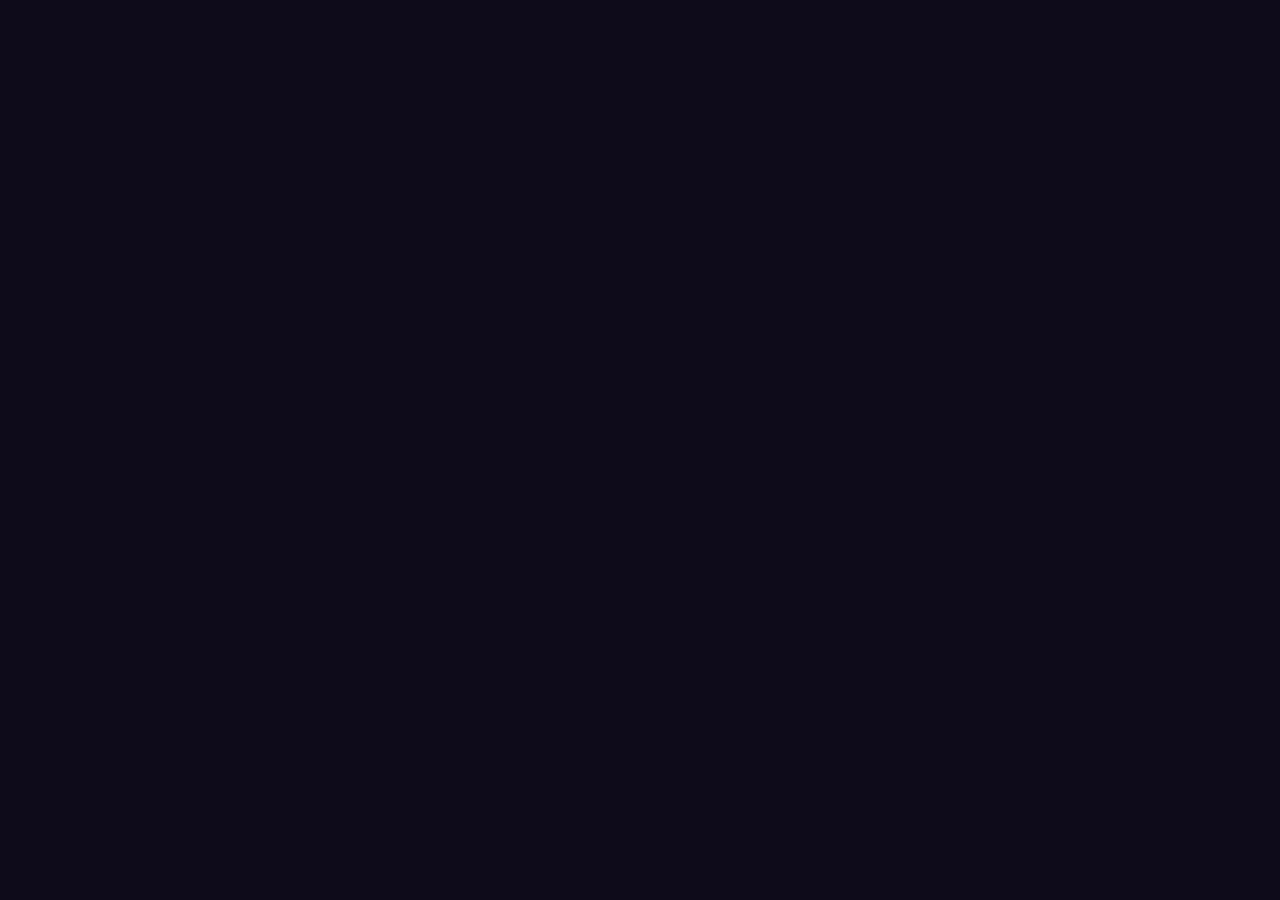
==== index.html @ fd2c9cee "Estrutura das pastes e arquivos do site" ====
<!DOCTYPE html>
<html lang="pt-BR">
<head>
    <meta charset="UTF-8">
    <meta name="viewport" content="width=device-width, initial-scale=1.0">
    <title> WB3D | Escaneamento, Impressões e Modelagem 3D </title>
    <link rel="stylesheet" href="css/style.css">
    <link rel="stylesheet" href="css/menu.css">
    <link rel="stylesheet" href="css/hero.css">
    <link rel="stylesheet" href="css/produtos.css">
    <link rel="stylesheet" href="css/servicos.css">
    <link rel="stylesheet" href="css/sobre-contato.css">
</head>
<body>

    <!-- MENU (HERICK) -->

    <main>
        <!-- INÍCIO (RAUL) -->
        <!-- PRODUTOS (VINICIUS) -->
        <!-- SERVIÇOS E TECNOLOGIA (JAQUE) -->
        <!-- SOBRE E CONTATO (RIAN) -->
    </main>

    <!-- RODAPÉ (RIAN) -->
         
</body>
</html>
---- css/style.css ----
@import url('https://fonts.googleapis.com/css2?family=Inter:wght@400;500&family=Montserrat:ital,wght@0,600;1,800&display=swap');
:root {
  --fundo: #0E0B1A;
  --fundo-alt: #150F2A;
  --roxo: #2A1170;
  --roxo-medio: #3B1E8F;
  --card: #1E1540;
  --borda: #3A2A6E;
  --destaque: #B79CFF;
  --texto: #F3F0FF;
  --texto-suave: #C9BEEE;
  --branco: #FFFFFF;
}

* { box-sizing: border-box; margin: 0; padding: 0; }
html { scroll-behavior: smooth; }

body {
  font-family: 'Inter', sans-serif;
  background: var(--fundo);
  color: var(--texto);
  line-height: 1.6;
}

h1, h2, h3 { font-family: 'Montserrat', sans-serif; color: var(--branco); }
a { text-decoration: none; color: inherit; }
img { max-width: 100%; }

.container { max-width: 1100px; margin: 0 auto; padding: 0 20px; }
.secao { padding: 60px 0; }
.secao-alt { background: var(--fundo-alt); }
.etiqueta { font-size: 12px; letter-spacing: 1px; color: var(--destaque); margin-bottom: 8px; }
.subtitulo { color: var(--texto-suave); margin-bottom: 24px; }

.btn { display: inline-block; padding: 10px 20px; border-radius: 8px; font-weight: 500; }
.btn-claro { background: var(--branco); color: var(--roxo); }
.btn-contorno { border: 1px solid var(--destaque); color: var(--texto); }

.cards { display: flex; gap: 20px; flex-wrap: wrap; }
.card { flex: 1; min-width: 220px; background: var(--card); border: 1px solid var(--borda); border-radius: 12px; padding: 20px; }
---- css/menu.css ----
/* Bloco: menu (Herick) */

.menu { position: sticky; top:0; z-index: 10; background: var(--fundo); border-bottom: 1px solid var(--borda);}
.menu-conteudo { display: flex; align-items: center; justify-content: space-between; padding-top: 10px; padding-bottom: 10px; }
.menu-logo { height:44px; display: block; }
.menu-links { display: flex; align-items: center; gap: 20px; }
.menu-link { font-size: 14px; color: var(--texto-suave); }
.menu-link:hover { color: var(--branco); }
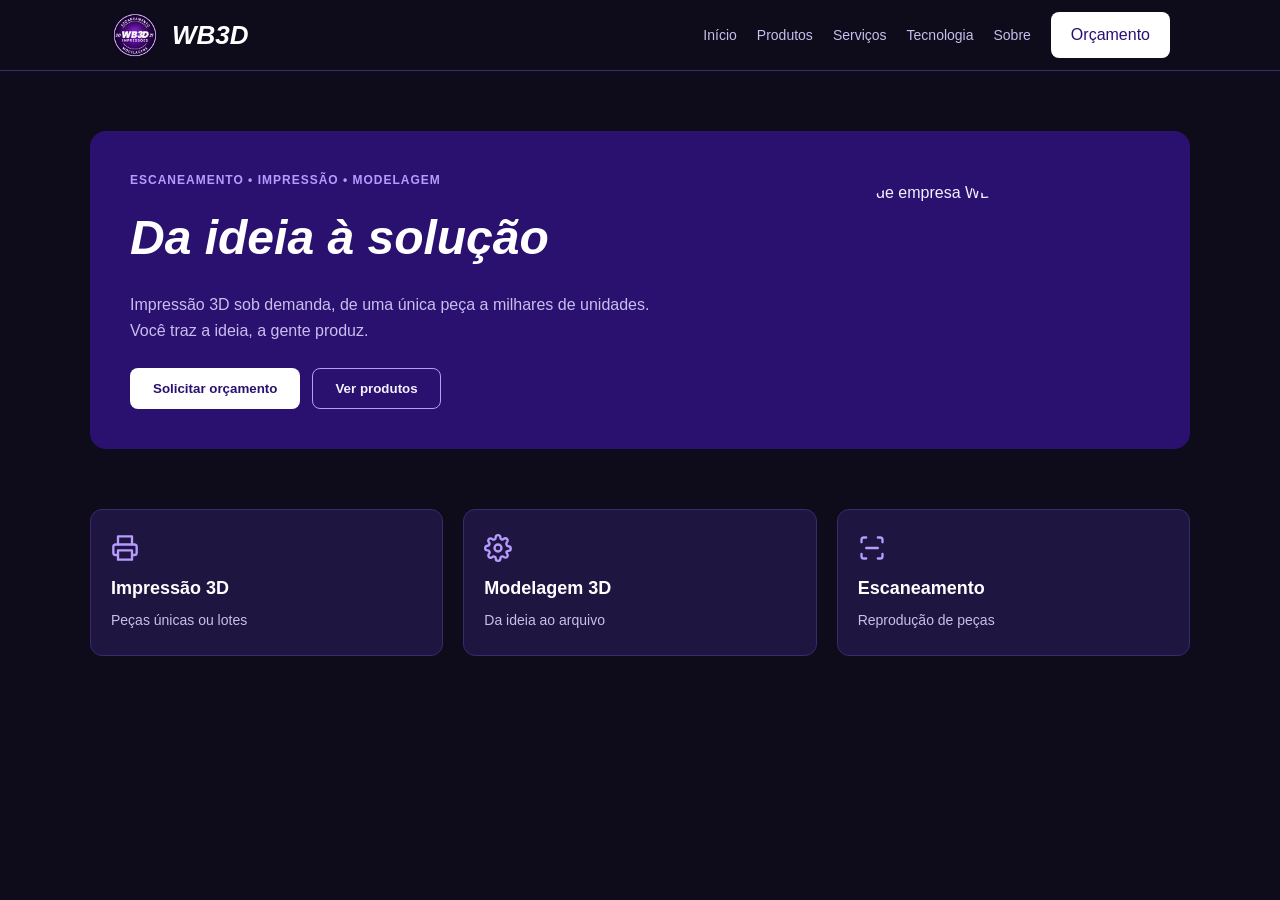
==== commit 38283623: "pequenas alterações hero" ====
--- a/index.html
+++ b/index.html
@@ -14,9 +14,96 @@
 <body>
 
     <!-- MENU (HERICK) -->
+    <header class="menu">
+        <div class="container menu-conteudo">
+            <a href="#inicio" class="logo-wrapper">
+                <img class="menu-logo" src="../img/logo-wb3d.png" alt="Logo da WB3D">
+                <span class="logo-texto">WB3D</span>
+            </a>
+            <nav class="menu-links">
+                <a class="menu-link" href="#inicio">Início</a>
+                <a class="menu-link" href="#produtos">Produtos</a>
+                <a class="menu-link" href="#servicos">Serviços</a>
+                <a class="menu-link" href="#tecnologia">Tecnologia</a>
+                <a class="menu-link" href="#sobre">Sobre</a>
+                <a class="btn btn-claro" href="#contato">Orçamento</a>
+            </nav>
+        </div>
+    </header>
 
     <main>
         <!-- INÍCIO (RAUL) -->
+         <section class="hero">
+
+        <div class="hero-content">
+
+            <span class="hero-tag">
+                ESCANEAMENTO • IMPRESSÃO • MODELAGEM
+            </span>
+
+            <h1>
+                Da ideia à solução
+            </h1>
+
+            <p>
+                Impressão 3D sob demanda, de uma única peça a milhares
+                de unidades. Você traz a ideia, a gente produz.
+            </p>
+
+            <div class="hero-buttons">
+
+                <button class="btn-primary" onclick="window.location.href='sobre-contato.html'">
+                    Solicitar orçamento
+                </button>
+
+                <button class="btn-secondary" onclick="window.location.href='produtos.html'">
+                    Ver produtos
+                </button>
+
+            </div>
+
+        </div>
+
+        <div class="hero-image">
+            <img src="C:\Users\Raul\Downloads\teste site\wb3d-site\img\logo.png" alt="Logo de empresa WB3D">
+        </div>
+        
+    </section>
+
+    <div class="cards">
+        <a href="impressao.html" class="card">
+            <svg width="28" height="28" viewBox="0 0 24 24" fill="none" stroke="currentColor" stroke-width="2" stroke-linecap="round" stroke-linejoin="round">
+                <path d="M6 9V2h12v7"></path>
+                <path d="M6 18H4a2 2 0 0 1-2-2v-5a2 2 0 0 1 2-2h16a2 2 0 0 1 2 2v5a2 2 0 0 1-2 2h-2"></path>
+                <path d="M6 14h12v8H6z"></path>
+            </svg>
+            <h3>Impressão 3D</h3>
+            <p>Peças únicas ou lotes</p>
+        </a>
+
+        <a href="modelagem.html" class="card">
+            <!-- Ícone de Modelagem posicionado sozinho em cima -->
+            <svg width="28" height="28" viewBox="0 0 24 24" fill="none" stroke="currentColor" stroke-width="2" stroke-linecap="round" stroke-linejoin="round">
+                <circle cx="12" cy="12" r="3"></circle>
+                <path d="M19.4 15a1.65 1.65 0 0 0 .33 1.82l.06.06a2 2 0 0 1 0 2.83 2 2 0 0 1-2.83 0l-.06-.06a1.65 1.65 0 0 0-1.82-.33 1.65 1.65 0 0 0-1 1.51V21a2 2 0 0 1-2 2 2 2 0 0 1-2-2v-.09A1.65 1.65 0 0 0 9 19.4a1.65 1.65 0 0 0-1.82.33l-.06.06a2 2 0 0 1-2.83 0 2 2 0 0 1 0-2.83l.06-.06a1.65 1.65 0 0 0 .33-1.82 1.65 1.65 0 0 0-1.51-1H3a2 2 0 0 1-2-2 2 2 0 0 1 2-2h.09A1.65 1.65 0 0 0 4.6 9a1.65 1.65 0 0 0-.33-1.82l-.06-.06a2 2 0 0 1 0-2.83 2 2 0 0 1 2.83 0l.06.06a1.65 1.65 0 0 0 1.82.33H9a1.65 1.65 0 0 0 1-1.51V3a2 2 0 0 1 2-2 2 2 0 0 1 2 2v.09a1.65 1.65 0 0 0 1 1.51 1.65 1.65 0 0 0 1.82-.33l.06-.06a2 2 0 0 1 2.83 0 2 2 0 0 1 0 2.83l-.06.06a1.65 1.65 0 0 0-.33 1.82V9c0 .69.41 1.31 1.51 1.51h.09a2 2 0 0 1 2 2 2 2 0 0 1-2 2h-.09a1.65 1.65 0 0 0-1.51 1z"></path>
+            </svg>
+            <h3>Modelagem 3D</h3>
+            <p>Da ideia ao arquivo</p>
+        </a>
+
+        <a href="escaneamento.html" class="card">
+            <!-- Ícone de Escaneamento posicionado sozinho em cima -->
+            <svg width="28" height="28" viewBox="0 0 24 24" fill="none" stroke="currentColor" stroke-width="2" stroke-linecap="round" stroke-linejoin="round">
+                <path d="M3 7V5a2 2 0 0 1 2-2h2"></path>
+                <path d="M17 3h2a2 2 0 0 1 2 2v2"></path>
+                <path d="M21 17v2a2 2 0 0 1-2 2h-2"></path>
+                <path d="M7 21H5a2 2 0 0 1-2-2v-2"></path>
+                <line x1="7" y1="12" x2="17" y2="12"></line>
+            </svg>
+            <h3>Escaneamento</h3>
+            <p>Reprodução de peças</p>
+        </a>
+    </div>
         <!-- PRODUTOS (VINICIUS) -->
         <!-- SERVIÇOS E TECNOLOGIA (JAQUE) -->
         <!-- SOBRE E CONTATO (RIAN) -->
--- a/css/menu.css
+++ b/css/menu.css
@@ -1,8 +1,24 @@
 /* Bloco: menu (Herick) */
 
+.logo-wrapper {
+    display: flex;
+    flex-direction: row; /* Garante que fiquem na mesma linha */
+    align-items: center;
+    gap: 12px; /* Espaço entre a imagem e o texto */
+    text-decoration: none;
+}
+.logo-texto {
+    font-family: 'Montserrat', sans-serif;
+    font-weight: 800; /* Peso extra grosso */
+    font-style: italic; /* Inclinada como na imagem da logo */
+    font-size: 26px; /* Tamanho ajustado para alinhar bem com os 44px da imagem */
+    color: var(--branco);
+    line-height: 1; /* Evita que a caixa de texto empurre a imagem para baixo */
+    text-transform: uppercase;
+}
 .menu { position: sticky; top:0; z-index: 10; background: var(--fundo); border-bottom: 1px solid var(--borda);}
 .menu-conteudo { display: flex; align-items: center; justify-content: space-between; padding-top: 10px; padding-bottom: 10px; }
-.menu-logo { height:44px; display: block; }
+.menu-logo { height: 50px; display: block; }
 .menu-links { display: flex; align-items: center; gap: 20px; }
 .menu-link { font-size: 14px; color: var(--texto-suave); }
 .menu-link:hover { color: var(--branco); }
--- a/css/hero.css
+++ b/css/hero.css
@@ -0,0 +1,310 @@
+/* ================================================================= *
+ * SEÇÃO HERO - ESTILOS PRINCIPAIS                                  *
+ * ================================================================= */
+
+/* Container principal da seção hero */
+.hero {
+  /* ========================================= */
+  /* NOVAS REGRAS PARA LIMITAR E CENTRALIZAR:  */
+  max-width: 1100px;
+  margin: 60px auto; /* O 'auto' centraliza o banner na tela */
+  width: calc(100% - 40px); /* Garante que não encoste nas bordas no celular */
+  /* ========================================= */
+
+  display: flex;
+  justify-content: space-between;
+  align-items: center;
+  background: var(--roxo);
+  padding: 40px;
+  border-radius: 16px;
+  flex-wrap: wrap;
+  gap: 30px;
+}
+
+/* Área que contém os textos do hero */
+.hero-content {
+  /* Limita a largura máxima do bloco de texto */
+  max-width: 550px;
+}
+
+/* Texto pequeno/tag acima do título principal */
+.hero-tag {
+  /* Cor de destaque */
+  color: var(--destaque);
+
+  /* Tamanho da fonte */
+  font-size: 12px;
+
+  /* Espaçamento entre letras */
+  letter-spacing: 1px;
+
+  /* Negrito */
+  font-weight: 600;
+
+  /* Espaçamento inferior */
+  margin-bottom: 10px;
+
+  /* Faz ocupar linha inteira */
+  display: block;
+}
+
+/* Título principal do hero */
+.hero-content h1 {
+  /* Fonte definida no projeto */
+  font-family: 'Montserrat', sans-serif;
+
+  /* Cor branca */
+  color: var(--branco);
+
+  /* Tamanho grande da fonte */
+  font-size: 48px;
+
+  /* Itálico igual ao layout */
+  font-style: italic;
+
+  /* Peso forte da fonte */
+  font-weight: 800;
+
+  /* Espaçamento inferior */
+  margin-bottom: 15px;
+}
+
+/* Texto descritivo do hero */
+.hero-content p {
+  /* Cor secundária do texto */
+  color: var(--texto-suave);
+
+  /* Espaçamento entre linhas para melhor leitura */
+  line-height: 1.6;
+
+  /* Espaçamento inferior */
+  margin-bottom: 25px;
+}
+
+/* Área que agrupa os botões de ação */
+.hero-buttons {
+  /* Coloca os botões lado a lado usando flexbox */
+  display: flex;
+
+  /* Espaçamento entre os botões */
+  gap: 12px;
+}
+
+/* Botão principal de ação */
+.btn-primary {
+  /* Fundo branco */
+  background: var(--branco);
+
+  /* Texto roxo */
+  color: var(--roxo);
+
+  /* Borda invisível para manter tamanho alinhado */
+  border: 1px solid transparent;
+
+  /* Espaçamento interno do botão */
+  padding: 12px 22px;
+
+  /* Arredonda os cantos do botão */
+  border-radius: 8px;
+
+  /* Cursor de ponteiro ao passar o mouse */
+  cursor: pointer;
+
+  /* Peso do texto */
+  font-weight: 600;
+}
+
+/* Botão secundário de ação */
+.btn-secondary {
+  /* Fundo transparente */
+  background: transparent;
+
+  /* Borda usando cor de destaque */
+  border: 1px solid var(--destaque);
+
+  /* Cor do texto padrão */
+  color: var(--texto);
+
+  /* Espaçamento interno do botão */
+  padding: 12px 22px;
+
+  /* Arredonda os cantos do botão */
+  border-radius: 8px;
+
+  /* Cursor de ponteiro ao passar o mouse */
+  cursor: pointer;
+
+  /* Peso da fonte */
+  font-weight: 600;
+}
+
+/* Container que envolve a imagem do selo/logo à direita */
+.hero-image {
+  /* Organiza o conteúdo com flexbox */
+  display: flex;
+
+  /* Centraliza a imagem horizontalmente */
+  justify-content: center;
+
+  /* Centraliza a imagem verticalmente */
+  align-items: center;
+
+  /* Ocupa espaço flexível proporcional */
+  flex: 1;
+
+  /* Remove fundo de card anterior para deixar a imagem solta */
+  background: transparent;
+
+  /* Remove bordas de caixa */
+  border: none;
+}
+
+/* Estilo aplicado diretamente à imagem do logo para deixá-la redonda e solta */
+.hero-image img {
+  /* Define a largura ideal para o selo circular */
+  width: 220px;
+
+  /* Define a altura igual à largura para manter proporção perfeita */
+  height: 220px;
+
+  /* Arredonda totalmente as bordas transformando o logo em um círculo */
+  border-radius: 50%;
+
+  /* Corta proporcionalmente para preencher o círculo */
+  object-fit: cover;
+
+  /* Centraliza a imagem no bloco */
+  display: block;
+  margin: 0 auto;
+
+  /* Remove fundo e bordas herdadas */
+  border: none;
+  background: transparent;
+}
+
+/* ================================================================= *
+ * TRANSIÇÕES E EFEITOS DE INTERAÇÃO (HOVER)                         *
+ * ================================================================= */
+
+/* Adiciona uma transição suave para todas as mudanças visuais dos botões */
+.btn-primary,
+.btn-secondary {
+  transition: all 0.3s ease;
+}
+
+/* Efeito ao passar o mouse ou clicar no botão primário */
+.btn-primary:hover,
+.btn-primary:active {
+  /* Desloca levemente o botão para cima */
+  transform: translateY(-2px);
+
+  /* Reduz levemente a opacidade para dar feedback visual */
+  opacity: 0.9;
+}
+
+/* Efeito ao passar o mouse ou clicar no botão secundário */
+.btn-secondary:hover,
+.btn-secondary:active {
+  /* Altera o fundo para a cor de destaque ao passar o mouse */
+  background: var(--destaque);
+
+  /* Altera a cor do texto para o fundo escuro */
+  color: var(--fundo);
+
+  /* Desloca levemente o botão para cima */
+  transform: translateY(-2px);
+}
+
+/* ================================================================= *
+ * ESTILOS DOS CARDS (ÍCONE EM CIMA E MAIOR - IDÊNTICO À FOTO)       *
+ * ================================================================= */
+
+/* Container principal que organiza os cartões lado a lado */
+.cards {
+  /* ========================================= */
+  /* NOVAS REGRAS PARA LIMITAR E CENTRALIZAR:  */
+  max-width: 1100px;
+  margin: 0 auto; /* Centraliza os cards */
+  width: calc(100% - 40px);
+  /* ========================================= */
+
+  display: flex;
+  gap: 20px;
+  flex-wrap: wrap;
+}
+
+/* Estilo base de cada cartão individual */
+.card {
+  /* Faz os cartões dividirem o espaço de forma igual */
+  flex: 1;
+
+  /* Define uma largura mínima para responsividade */
+  min-width: 220px;
+
+  /* Cor de fundo padrão do cartão baseada nas variáveis globais */
+  background: var(--card);
+
+  /* Borda sutil ao redor do cartão */
+  border: 1px solid var(--borda);
+
+  /* Arredondamento das bordas do cartão */
+  border-radius: 12px;
+
+  /* Espaçamento interno do cartão */
+  padding: 24px 20px;
+
+  /* Alinha o conteúdo interno do cartão à esquerda */
+  text-align: left;
+
+  /* Adiciona transição suave para efeitos interativos */
+  transition: all 0.3s ease;
+}
+
+/* Efeito ao passar o mouse sobre os cartões */
+a.card:hover {
+  /* Altera a cor da borda para o destaque */
+  border-color: var(--destaque);
+
+  /* Eleva o cartão sutilmente */
+  transform: translateY(-3px);
+}
+
+/* Estilização do ícone SVG posicionado sozinho em cima no card */
+.card svg {
+  /* Aumenta o tamanho do ícone para ficar idêntico ao modelo */
+  width: 28px;
+  height: 28px;
+
+  /* Aplica a cor de destaque do tema */
+  color: var(--destaque);
+
+  /* Espaçamento inferior separando o ícone do título do card */
+  margin-bottom: 12px;
+
+  /* Garante exibição em bloco isolado (forçando a quebra de linha) */
+  display: block;
+}
+
+/* Estilização do título do cartão */
+.card h3 {
+  /* Cor branca para o título do cartão */
+  color: var(--branco);
+
+  /* Tamanho da fonte do título do cartão */
+  font-size: 18px;
+
+  /* Espaçamento inferior separando o título da descrição */
+  margin-bottom: 6px;
+}
+
+/* Estilização do parágrafo descritivo dentro de cada cartão */
+.card p {
+  /* Aplica a cor de texto suave definida nas variáveis globais */
+  color: var(--texto-suave);
+
+  /* Define o tamanho da fonte da descrição */
+  font-size: 14px;
+
+  /* Remove margens extras */
+  margin: 0;
+}
--- a/css/produtos.css
+++ b/css/produtos.css
@@ -0,0 +1,172 @@
+/* WB3D — Produtos (Vinícius)
+   Somente seletores com prefixo prod- e cores via variáveis do css/style.css.
+   Não modifica menu, index.html ou outras seções. */
+
+.prod-section {
+  width: 100%;
+  padding: 60px 20px 64px;
+  background: var(--fundo);
+  color: var(--texto);
+  scroll-margin-top: 82px;
+}
+.prod-section *,
+.prod-section *::before,
+.prod-section *::after { box-sizing: border-box; }
+
+.prod-container { max-width: 1100px; margin: 0 auto; }
+.prod-cabecalho { margin-bottom: 24px; }
+.prod-etiqueta {
+  margin: 0 0 8px;
+  color: var(--destaque);
+  font-size: 12px;
+  font-weight: 600;
+  letter-spacing: .08em;
+}
+.prod-titulo {
+  margin: 0;
+  color: var(--branco);
+  font-family: 'Montserrat', sans-serif;
+  font-size: clamp(22px, 3vw, 28px);
+  font-weight: 600;
+  line-height: 1.3;
+}
+.prod-subtitulo {
+  margin: 8px 0 0;
+  color: var(--texto-suave);
+  font-size: 14px;
+  line-height: 1.6;
+}
+.prod-carrossel { display: flex; align-items: center; gap: 12px; }
+.prod-trilho {
+  display: flex;
+  flex: 1 1 auto;
+  gap: 16px;
+  min-width: 0;
+  overflow-x: auto;
+  padding: 3px 1px 12px;
+  scrollbar-width: none;
+  scroll-behavior: smooth;
+  scroll-snap-type: x mandatory;
+  overscroll-behavior-x: contain;
+  -webkit-overflow-scrolling: touch;
+}
+.prod-trilho::-webkit-scrollbar { display: none; }
+.prod-trilho:focus-visible { outline: 2px solid var(--destaque); outline-offset: 1px; }
+
+.prod-card {
+  flex: 0 0 calc((100% - 32px) / 3);
+  min-width: 0;
+  overflow: hidden;
+  scroll-snap-align: start;
+  border: 1px solid var(--borda);
+  border-radius: 12px;
+  background: var(--card);
+  transition: border-color .25s ease, box-shadow .25s ease, transform .25s ease;
+}
+.prod-card:hover {
+  transform: translateY(-4px);
+  border-color: var(--destaque);
+  box-shadow: 0 12px 24px color-mix(in srgb, var(--fundo) 65%, transparent);
+}
+.prod-imagem {
+  display: grid;
+  place-items: center;
+  height: 155px;
+  margin: 14px 14px 0;
+  overflow: hidden;
+  border-radius: 10px;
+  background: var(--roxo-medio);
+  color: var(--destaque);
+}
+.prod-imagem svg { display: block; width: 44px; height: 44px; }
+/* Fotos reais usarão a classe prod-foto. O caminho src deverá ser revisto na integração ao index.html. */
+.prod-foto { display: block; width: 100%; height: 100%; object-fit: cover; }
+.prod-conteudo { padding: 14px 16px 22px; }
+.prod-nome {
+  margin: 0 0 7px;
+  color: var(--branco);
+  font-family: 'Montserrat', sans-serif;
+  font-weight: 600;
+  font-size: 15px;
+  line-height: 1.4;
+}
+.prod-descricao { margin: 0; color: var(--texto-suave); font-size: 13px; line-height: 1.6; }
+.prod-seta {
+  display: grid;
+  place-items: center;
+  flex: 0 0 36px;
+  width: 36px;
+  height: 42px;
+  padding: 0;
+  border: 1px solid var(--borda);
+  border-radius: 9px;
+  background: transparent;
+  color: var(--destaque);
+  cursor: pointer;
+  transition: background .2s ease, border-color .2s ease, transform .2s ease;
+}
+.prod-seta svg { display: block; width: 21px; height: 21px; }
+.prod-seta:hover:not(:disabled) {
+  background: var(--card);
+  border-color: var(--destaque);
+  transform: scale(1.06);
+}
+.prod-seta:disabled { opacity: .35; cursor: default; }
+.prod-seta:focus-visible,
+.prod-ponto:focus-visible { outline: 2px solid var(--destaque); outline-offset: 3px; }
+.prod-indicadores {
+  display: flex;
+  align-items: center;
+  justify-content: center;
+  min-height: 18px;
+  gap: 8px;
+  margin-top: 10px;
+}
+.prod-ponto {
+  display: block;
+  width: 10px;
+  height: 10px;
+  padding: 0;
+  border: 0;
+  border-radius: 999px;
+  background: var(--borda);
+  cursor: pointer;
+  transition: background .25s ease, width .25s ease, transform .25s ease;
+}
+.prod-ponto:hover { background: var(--destaque); transform: scale(1.12); }
+.prod-ponto--ativo { width: 24px; background: var(--destaque); }
+/* Desktop: três cards / duas posições de navegação. */
+.prod-ponto:nth-child(n+3) { display: none; }
+
+@media (max-width: 860px) {
+  .prod-card { flex-basis: calc((100% - 16px) / 2); }
+  .prod-imagem { height: 150px; }
+  /* Tablet: dois cards / três posições. */
+  .prod-ponto:nth-child(3) { display: block; }
+}
+@media (max-width: 560px) {
+  .prod-section { padding: 46px 12px 52px; }
+  .prod-carrossel { gap: 6px; }
+  .prod-card { flex-basis: 100%; }
+  .prod-seta { flex-basis: 30px; width: 30px; }
+  .prod-imagem { height: 170px; }
+  .prod-subtitulo { font-size: 13px; }
+  /* Celular: um card / quatro posições. */
+  .prod-ponto:nth-child(4) { display: block; }
+}
+/* Animação de entrada opcional; a navegação suave funciona em qualquer navegador moderno. */
+@keyframes prod-entrada {
+  from { opacity: .72; transform: scale(.95); }
+  to { opacity: 1; transform: scale(1); }
+}
+@supports (animation-timeline: view(inline)) {
+  .prod-imagem {
+    animation: prod-entrada linear both;
+    animation-timeline: view(inline);
+    animation-range: entry 0% entry 100%;
+  }
+}
+@media (prefers-reduced-motion: reduce) {
+  .prod-trilho { scroll-behavior: auto; }
+  .prod-card, .prod-imagem, .prod-seta, .prod-ponto { transition: none; animation: none; }
+}
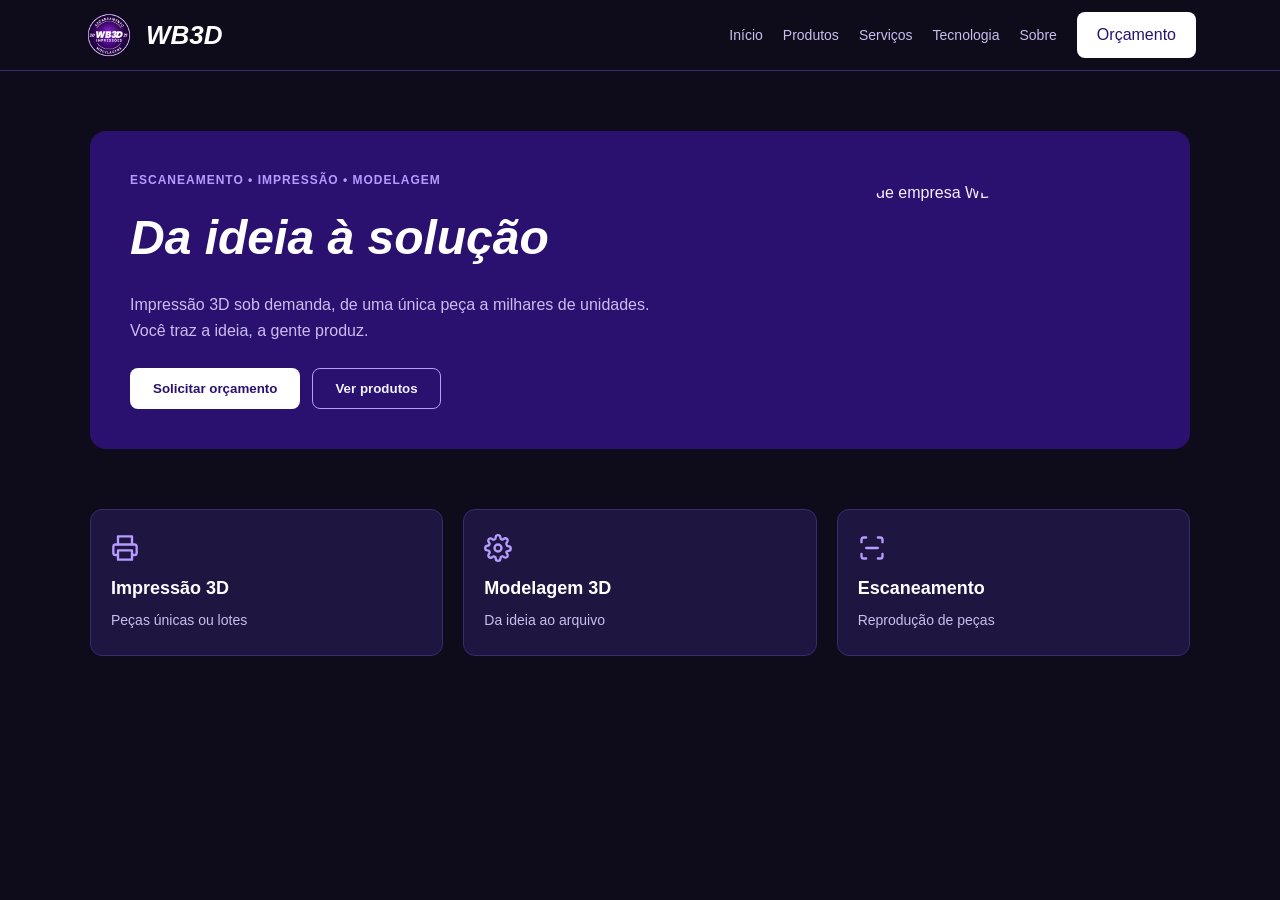
==== commit 42330e0f: "feat: estilizacao e layout da secao de servicos" ====
--- a/index.html
+++ b/index.html
@@ -106,6 +106,7 @@
     </div>
         <!-- PRODUTOS (VINICIUS) -->
         <!-- SERVIÇOS E TECNOLOGIA (JAQUE) -->
+         
         <!-- SOBRE E CONTATO (RIAN) -->
     </main>
 
--- a/css/servicos.css
+++ b/css/servicos.css
@@ -0,0 +1,118 @@
+/* Variáveis com a sua paleta de cores escuras */
+:root {
+  --fundo: #0E0B1A;
+  --fundo-alt: #150F2A;
+  --roxo: #2A1170;
+  --roxo-medio: #3B1E8F;
+  --card: #1E1540;
+  --borda: #3A2A6E;
+  --destaque: #B79CFF;
+  --texto: #F3F0FF;
+  --texto-suave: #C9BEEE;
+  --branco: #FFFFFF;
+}
+
+/* Fundo geral da seção de serviços */
+.servicos-section {
+    padding: 80px 0;
+    background-color: var(--fundo-alt);
+    font-family: 'Inter', system-ui, -apple-system, sans-serif;
+    width: 100%;
+    color: var(--texto);
+}
+
+/* Container de largura máxima centralizado */
+.container {
+    width: 90%;
+    max-width: 1200px;
+    margin: 0 auto;
+}
+
+/* Título da seção */
+.titulo-secao {
+    text-align: center;
+    font-size: 2.2rem;
+    color: var(--texto);
+    margin-bottom: 12px;
+    font-weight: 700;
+}
+
+/* Subtítulo */
+.subtitulo-secao {
+    text-align: center;
+    color: var(--texto-suave);
+    max-width: 600px;
+    margin: 0 auto 48px auto;
+    font-size: 1.05rem;
+}
+
+/* ALINHAMENTO DOS CARDS LADO A LADO */
+.servicos-grid {
+    display: flex;
+    flex-direction: row;
+    justify-content: space-between;
+    align-items: stretch;
+    gap: 24px;
+    width: 100%;
+}
+
+/* Estilo individual do Card com fundo escuro */
+.servico-card {
+    flex: 1; /* Força os 3 cards a dividirem o espaço igualmente lado a lado */
+    background: var(--card);
+    border: 1px solid var(--borda);
+    border-radius: 12px;
+    padding: 32px 24px;
+    text-align: center;
+    box-shadow: 0 4px 20px rgba(0, 0, 0, 0.4);
+    transition: all 0.3s ease;
+    display: flex;
+    flex-direction: column;
+    align-items: center;
+}
+
+/* Efeito Hover com brilho no destaque */
+.servico-card:hover {
+    transform: translateY(-6px);
+    box-shadow: 0 10px 25px rgba(183, 156, 255, 0.2);
+    border-color: var(--destaque);
+}
+
+/* Ícone */
+.servico-icone {
+    width: 64px;
+    height: 64px;
+    background-color: var(--roxo);
+    color: var(--destaque);
+    border-radius: 50%;
+    display: flex;
+    align-items: center;
+    justify-content: center;
+    margin-bottom: 20px;
+    transition: all 0.3s ease;
+}
+
+.servico-card:hover .servico-icone {
+    background-color: var(--destaque);
+    color: var(--fundo);
+}
+
+.servico-card h3 {
+    font-size: 1.3rem;
+    color: var(--texto);
+    margin-bottom: 12px;
+    font-weight: 700;
+}
+
+.servico-card p {
+    font-size: 0.95rem;
+    color: var(--texto-suave);
+    line-height: 1.6;
+}
+
+/* Responsividade para telas de telemóvel/celular */
+@media (max-width: 768px) {
+    .servicos-grid {
+        flex-direction: column;
+    }
+}
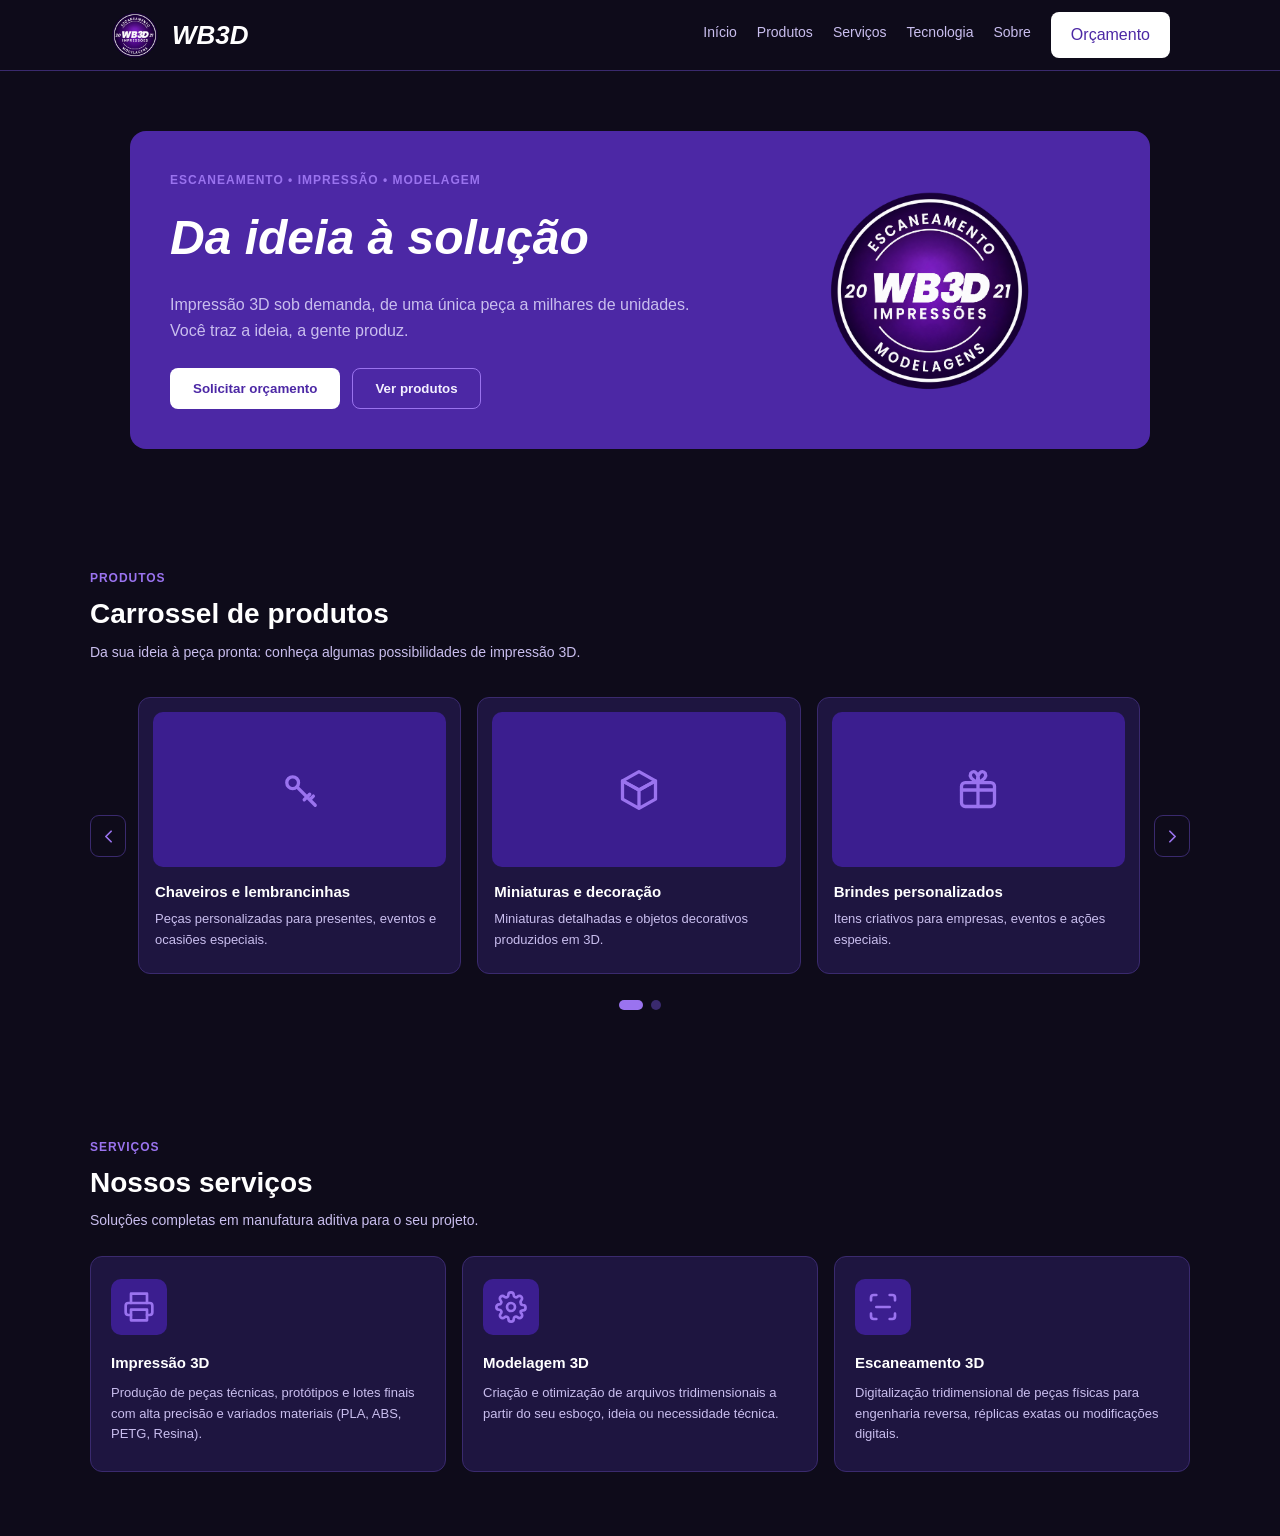
==== commit 37d82870: "imagens adicionadas e pequenas correções nos códigos" ====
--- a/index.html
+++ b/index.html
@@ -3,7 +3,7 @@
 <head>
     <meta charset="UTF-8">
     <meta name="viewport" content="width=device-width, initial-scale=1.0">
-    <title> WB3D | Escaneamento, Impressões e Modelagem 3D </title>
+    <title>WB3D | Escaneamento, Impressões e Modelagens</title>
     <link rel="stylesheet" href="css/style.css">
     <link rel="stylesheet" href="css/menu.css">
     <link rel="stylesheet" href="css/hero.css">
@@ -16,12 +16,12 @@
     <!-- MENU (HERICK) -->
     <header class="menu">
         <div class="container menu-conteudo">
-            <a href="#inicio" class="logo-wrapper">
-                <img class="menu-logo" src="../img/logo-wb3d.png" alt="Logo da WB3D">
+            <a href="#" class="logo-wrapper">
+                <img class="menu-logo" src="img/logo-wb3d.png" alt="Logo da WB3D">
                 <span class="logo-texto">WB3D</span>
             </a>
             <nav class="menu-links">
-                <a class="menu-link" href="#inicio">Início</a>
+                <a class="menu-link" href="#">Início</a>
                 <a class="menu-link" href="#produtos">Produtos</a>
                 <a class="menu-link" href="#servicos">Serviços</a>
                 <a class="menu-link" href="#tecnologia">Tecnologia</a>
@@ -32,85 +32,233 @@
     </header>
 
     <main>
-        <!-- INÍCIO (RAUL) -->
-         <section class="hero">
-
-        <div class="hero-content">
-
-            <span class="hero-tag">
-                ESCANEAMENTO • IMPRESSÃO • MODELAGEM
-            </span>
-
-            <h1>
-                Da ideia à solução
-            </h1>
-
-            <p>
-                Impressão 3D sob demanda, de uma única peça a milhares
-                de unidades. Você traz a ideia, a gente produz.
-            </p>
-
-            <div class="hero-buttons">
-
-                <button class="btn-primary" onclick="window.location.href='sobre-contato.html'">
-                    Solicitar orçamento
-                </button>
-
-                <button class="btn-secondary" onclick="window.location.href='produtos.html'">
-                    Ver produtos
-                </button>
-
-            </div>
-
+        <!-- INÍCIO (RAUL) — somente o HERO fica aqui -->
+        <div class="container">
+        <section class="hero" id="inicio">
+
+            <div class="hero-content">
+
+                <span class="hero-tag">
+                    ESCANEAMENTO • IMPRESSÃO • MODELAGEM
+                </span>
+
+                <h1>
+                    Da ideia à solução
+                </h1>
+
+                <p>
+                    Impressão 3D sob demanda, de uma única peça a milhares
+                    de unidades. Você traz a ideia, a gente produz.
+                </p>
+
+                <div class="hero-buttons">
+                    <button class="btn-primary" onclick="window.location.href='#contato'">
+                        Solicitar orçamento
+                    </button>
+
+                    <button class="btn-secondary" onclick="window.location.href='#produtos'">
+                        Ver produtos
+                    </button>
+                </div>
+
+            </div>
+
+            <div class="hero-image">
+                <img src="img/logo-wb3d.png" alt="Logo de empresa WB3D">
+            </div>
+
+        </section>
         </div>
 
-        <div class="hero-image">
-            <img src="C:\Users\Raul\Downloads\teste site\wb3d-site\img\logo.png" alt="Logo de empresa WB3D">
-        </div>
-        
-    </section>
-
-    <div class="cards">
-        <a href="impressao.html" class="card">
-            <svg width="28" height="28" viewBox="0 0 24 24" fill="none" stroke="currentColor" stroke-width="2" stroke-linecap="round" stroke-linejoin="round">
-                <path d="M6 9V2h12v7"></path>
-                <path d="M6 18H4a2 2 0 0 1-2-2v-5a2 2 0 0 1 2-2h16a2 2 0 0 1 2 2v5a2 2 0 0 1-2 2h-2"></path>
-                <path d="M6 14h12v8H6z"></path>
-            </svg>
-            <h3>Impressão 3D</h3>
-            <p>Peças únicas ou lotes</p>
-        </a>
-
-        <a href="modelagem.html" class="card">
-            <!-- Ícone de Modelagem posicionado sozinho em cima -->
-            <svg width="28" height="28" viewBox="0 0 24 24" fill="none" stroke="currentColor" stroke-width="2" stroke-linecap="round" stroke-linejoin="round">
-                <circle cx="12" cy="12" r="3"></circle>
-                <path d="M19.4 15a1.65 1.65 0 0 0 .33 1.82l.06.06a2 2 0 0 1 0 2.83 2 2 0 0 1-2.83 0l-.06-.06a1.65 1.65 0 0 0-1.82-.33 1.65 1.65 0 0 0-1 1.51V21a2 2 0 0 1-2 2 2 2 0 0 1-2-2v-.09A1.65 1.65 0 0 0 9 19.4a1.65 1.65 0 0 0-1.82.33l-.06.06a2 2 0 0 1-2.83 0 2 2 0 0 1 0-2.83l.06-.06a1.65 1.65 0 0 0 .33-1.82 1.65 1.65 0 0 0-1.51-1H3a2 2 0 0 1-2-2 2 2 0 0 1 2-2h.09A1.65 1.65 0 0 0 4.6 9a1.65 1.65 0 0 0-.33-1.82l-.06-.06a2 2 0 0 1 0-2.83 2 2 0 0 1 2.83 0l.06.06a1.65 1.65 0 0 0 1.82.33H9a1.65 1.65 0 0 0 1-1.51V3a2 2 0 0 1 2-2 2 2 0 0 1 2 2v.09a1.65 1.65 0 0 0 1 1.51 1.65 1.65 0 0 0 1.82-.33l.06-.06a2 2 0 0 1 2.83 0 2 2 0 0 1 0 2.83l-.06.06a1.65 1.65 0 0 0-.33 1.82V9c0 .69.41 1.31 1.51 1.51h.09a2 2 0 0 1 2 2 2 2 0 0 1-2 2h-.09a1.65 1.65 0 0 0-1.51 1z"></path>
-            </svg>
-            <h3>Modelagem 3D</h3>
-            <p>Da ideia ao arquivo</p>
-        </a>
-
-        <a href="escaneamento.html" class="card">
-            <!-- Ícone de Escaneamento posicionado sozinho em cima -->
-            <svg width="28" height="28" viewBox="0 0 24 24" fill="none" stroke="currentColor" stroke-width="2" stroke-linecap="round" stroke-linejoin="round">
-                <path d="M3 7V5a2 2 0 0 1 2-2h2"></path>
-                <path d="M17 3h2a2 2 0 0 1 2 2v2"></path>
-                <path d="M21 17v2a2 2 0 0 1-2 2h-2"></path>
-                <path d="M7 21H5a2 2 0 0 1-2-2v-2"></path>
-                <line x1="7" y1="12" x2="17" y2="12"></line>
-            </svg>
-            <h3>Escaneamento</h3>
-            <p>Reprodução de peças</p>
-        </a>
-    </div>
         <!-- PRODUTOS (VINICIUS) -->
+        <!-- INÍCIO DO BLOCO PRODUTOS (VINÍCIUS) -->
+        <section class="prod-section" id="produtos" aria-labelledby="prod-titulo"
+          onclick="
+            /* Clique delegado: continua funcionando mesmo se o HTML for inserido dinamicamente. */
+            const botao = event.target.closest('button[data-prod-mover], button[data-prod-pagina]');
+            if (botao && this.contains(botao)) {
+              const trilho = this.querySelector('.prod-trilho');
+              const cards = trilho.querySelectorAll('.prod-card');
+              const passo = cards[1].offsetLeft - cards[0].offsetLeft;
+              const limite = Math.max(0, Math.round((trilho.scrollWidth - trilho.clientWidth) / passo));
+              const atual = Math.round(trilho.scrollLeft / passo);
+              const destino = botao.hasAttribute('data-prod-mover')
+                ? atual + Number(botao.dataset.prodMover)
+                : Number(botao.dataset.prodPagina);
+              /* Setas: passou do fim volta ao primeiro; passou do começo vai ao último. */
+              let pagina = destino;
+              if (botao.hasAttribute('data-prod-mover')) {
+                if (destino > limite) pagina = 0;
+                else if (destino < 0) pagina = limite;
+              }
+              pagina = Math.max(0, Math.min(pagina, limite));
+              const movimento = matchMedia('(prefers-reduced-motion: reduce)').matches ? 'instant' : 'smooth';
+              trilho.scrollTo({ left: pagina * passo, behavior: movimento });
+            }
+          ">
+          <div class="prod-container">
+            <header class="prod-cabecalho">
+              <p class="prod-etiqueta">PRODUTOS</p>
+              <h2 class="prod-titulo" id="prod-titulo">Carrossel de produtos</h2>
+              <p class="prod-subtitulo">Da sua ideia à peça pronta: conheça algumas possibilidades de impressão 3D.</p>
+            </header>
+
+            <div class="prod-carrossel" role="region" aria-roledescription="carrossel" aria-label="Categorias de produtos da WB3D">
+              <button class="prod-seta prod-seta--anterior" type="button" data-prod-mover="-1"
+                aria-label="Ver produtos anteriores" aria-controls="prod-trilho">
+                <svg viewBox="0 0 24 24" fill="none" stroke="currentColor" stroke-width="2" stroke-linecap="round" stroke-linejoin="round" aria-hidden="true">
+                  <path d="m15 18-6-6 6-6"/>
+                </svg>
+              </button>
+
+              <div class="prod-trilho" id="prod-trilho" tabindex="0" aria-label="Lista horizontal de produtos. Deslize ou use as setas."
+                onscroll="
+                  /* Atualiza setas e pontos após clique, teclado ou gesto no celular. */
+                  const cards = this.querySelectorAll('.prod-card');
+                  const passo = cards[1].offsetLeft - cards[0].offsetLeft;
+                  const pagina = Math.round(this.scrollLeft / passo);
+                  const secao = this.closest('.prod-section');
+                  secao.querySelectorAll('.prod-ponto').forEach((ponto, indice) => {
+                    const ativo = indice === pagina;
+                    ponto.classList.toggle('prod-ponto--ativo', ativo);
+                    if (ativo) ponto.setAttribute('aria-current', 'true');
+                    else ponto.removeAttribute('aria-current');
+                  });
+                ">
+
+                <article class="prod-card">
+                  <div class="prod-imagem" aria-hidden="true">
+                    <!-- Ícone provisório; substituir por foto real enviada pelo cliente. -->
+                    <svg viewBox="0 0 24 24" fill="none" stroke="currentColor" stroke-width="1.8" stroke-linecap="round" stroke-linejoin="round">
+                      <circle cx="8" cy="8" r="3.2"/><path d="m10.3 10.3 10 10m-6-3 3-3m0 3 2-2"/>
+                    </svg>
+                  </div>
+                  <div class="prod-conteudo">
+                    <h3 class="prod-nome">Chaveiros e lembrancinhas</h3>
+                    <p class="prod-descricao">Peças personalizadas para presentes, eventos e ocasiões especiais.</p>
+                  </div>
+                </article>
+
+                <article class="prod-card">
+                  <div class="prod-imagem" aria-hidden="true">
+                    <svg viewBox="0 0 24 24" fill="none" stroke="currentColor" stroke-width="1.8" stroke-linecap="round" stroke-linejoin="round">
+                      <path d="m12 2 9 5-9 5-9-5 9-5Z"/><path d="m3 7 9 5v10l-9-5V7Zm18 0-9 5v10l9-5V7Z"/>
+                    </svg>
+                  </div>
+                  <div class="prod-conteudo">
+                    <h3 class="prod-nome">Miniaturas e decoração</h3>
+                    <p class="prod-descricao">Miniaturas detalhadas e objetos decorativos produzidos em 3D.</p>
+                  </div>
+                </article>
+
+                <article class="prod-card">
+                  <div class="prod-imagem" aria-hidden="true">
+                    <svg viewBox="0 0 24 24" fill="none" stroke="currentColor" stroke-width="1.8" stroke-linecap="round" stroke-linejoin="round">
+                      <rect x="3" y="8" width="18" height="13" rx="2"/><path d="M12 8v13M3 12h18M12 8c-2-1-5-3-4-5 2-3 5 1 4 5Zm0 0c2-1 5-3 4-5-2-3-5 1-4 5Z"/>
+                    </svg>
+                  </div>
+                  <div class="prod-conteudo">
+                    <h3 class="prod-nome">Brindes personalizados</h3>
+                    <p class="prod-descricao">Itens criativos para empresas, eventos e ações especiais.</p>
+                  </div>
+                </article>
+
+                <article class="prod-card">
+                  <div class="prod-imagem" aria-hidden="true">
+                    <svg viewBox="0 0 24 24" fill="none" stroke="currentColor" stroke-width="1.8" stroke-linecap="round" stroke-linejoin="round">
+                      <circle cx="12" cy="12" r="3"/><path d="m10 2-.5 2.2-2.1.9-2-1.1-2.3 2.3 1.2 2-.9 2.1L1 11v3l2.4.6.9 2.1-1.2 2 2.3 2.3 2-1.2 2.1.9L10 23h3l.5-2.3 2.1-.9 2 1.2 2.3-2.3-1.2-2 .9-2.1L22 14v-3l-2.4-.6-.9-2.1 1.2-2L17.6 4l-2 1.1-2.1-.9L13 2h-3Z"/>
+                    </svg>
+                  </div>
+                  <div class="prod-conteudo">
+                    <h3 class="prod-nome">Peças técnicas</h3>
+                    <p class="prod-descricao">Protótipos, componentes e soluções para projetos personalizados.</p>
+                  </div>
+                </article>
+              </div>
+
+              <button class="prod-seta prod-seta--proxima" type="button" data-prod-mover="1"
+                aria-label="Ver próximos produtos" aria-controls="prod-trilho">
+                <svg viewBox="0 0 24 24" fill="none" stroke="currentColor" stroke-width="2" stroke-linecap="round" stroke-linejoin="round" aria-hidden="true">
+                  <path d="m9 18 6-6-6-6"/>
+                </svg>
+              </button>
+            </div>
+
+            <div class="prod-indicadores" role="group" aria-label="Selecionar posição do carrossel">
+              <button class="prod-ponto prod-ponto--ativo" type="button" data-prod-pagina="0" aria-label="Ir para o primeiro produto" aria-controls="prod-trilho" aria-current="true"></button>
+              <button class="prod-ponto" type="button" data-prod-pagina="1" aria-label="Ir para o segundo produto" aria-controls="prod-trilho"></button>
+              <button class="prod-ponto" type="button" data-prod-pagina="2" aria-label="Ir para o terceiro produto" aria-controls="prod-trilho"></button>
+              <button class="prod-ponto" type="button" data-prod-pagina="3" aria-label="Ir para o quarto produto" aria-controls="prod-trilho"></button>
+            </div>
+          </div>
+        </section>
+        <!-- FIM DO BLOCO PRODUTOS (VINÍCIUS) -->
+
         <!-- SERVIÇOS E TECNOLOGIA (JAQUE) -->
-         
+        <!-- INÍCIO DO BLOCO SERVIÇOS (JAQUE) — copiar de <section> até </section> -->
+        <!-- Usa as mesmas classes "prod-" do Produtos (section, container e cabeçalho),
+             assim o fundo, o espaçamento e o título ficam idênticos. -->
+        <section class="prod-section" id="servicos" aria-labelledby="serv-titulo">
+            <div class="prod-container">
+
+                <!-- Cabeçalho: etiqueta + título + subtítulo, alinhados à esquerda como em Produtos -->
+                <header class="prod-cabecalho">
+                    <p class="prod-etiqueta">SERVIÇOS</p>
+                    <h2 class="prod-titulo" id="serv-titulo">Nossos serviços</h2>
+                    <p class="prod-subtitulo">Soluções completas em manufatura aditiva para o seu projeto.</p>
+                </header>
+
+                <div class="servicos-grid">
+
+                    <!-- SERVIÇO 1 -->
+                    <article class="servico-card">
+                        <div class="servico-icone">
+                            <svg width="32" height="32" viewBox="0 0 24 24" fill="none" stroke="currentColor" stroke-width="2" stroke-linecap="round" stroke-linejoin="round">
+                                <path d="M6 9V2h12v7"></path>
+                                <path d="M6 18H4a2 2 0 0 1-2-2v-5a2 2 0 0 1 2-2h16a2 2 0 0 1 2 2v5a2 2 0 0 1-2 2h-2"></path>
+                                <path d="M6 14h12v8H6z"></path>
+                            </svg>
+                        </div>
+                        <h3>Impressão 3D</h3>
+                        <p>Produção de peças técnicas, protótipos e lotes finais com alta precisão e variados materiais (PLA, ABS, PETG, Resina).</p>
+                    </article>
+
+                    <!-- SERVIÇO 2 -->
+                    <article class="servico-card">
+                        <div class="servico-icone">
+                            <svg width="32" height="32" viewBox="0 0 24 24" fill="none" stroke="currentColor" stroke-width="2" stroke-linecap="round" stroke-linejoin="round">
+                                <circle cx="12" cy="12" r="3"></circle>
+                                <path d="M19.4 15a1.65 1.65 0 0 0 .33 1.82l.06.06a2 2 0 0 1 0 2.83 2 2 0 0 1-2.83 0l-.06-.06a1.65 1.65 0 0 0-1.82-.33 1.65 1.65 0 0 0-1 1.51V21a2 2 0 0 1-2 2 2 2 0 0 1-2-2v-.09A1.65 1.65 0 0 0 9 19.4a1.65 1.65 0 0 0-1.82.33l-.06.06a2 2 0 0 1-2.83 0 2 2 0 0 1 0-2.83l.06-.06a1.65 1.65 0 0 0 .33-1.82 1.65 1.65 0 0 0-1.51-1H3a2 2 0 0 1-2-2 2 2 0 0 1 2-2h.09A1.65 1.65 0 0 0 4.6 9a1.65 1.65 0 0 0-.33-1.82l-.06-.06a2 2 0 0 1 0-2.83 2 2 0 0 1 2.83 0l.06.06a1.65 1.65 0 0 0 1.82.33H9a1.65 1.65 0 0 0 1-1.51V3a2 2 0 0 1 2-2 2 2 0 0 1 2 2v.09a1.65 1.65 0 0 0 1 1.51 1.65 1.65 0 0 0 1.82-.33l.06-.06a2 2 0 0 1 2.83 0 2 2 0 0 1 0 2.83l-.06.06a1.65 1.65 0 0 0-.33 1.82V9c0 .69.41 1.31 1.51 1.51h.09a2 2 0 0 1 2 2 2 2 0 0 1-2 2h-.09a1.65 1.65 0 0 0-1.51 1z"></path>
+                            </svg>
+                        </div>
+                        <h3>Modelagem 3D</h3>
+                        <p>Criação e otimização de arquivos tridimensionais a partir do seu esboço, ideia ou necessidade técnica.</p>
+                    </article>
+
+                    <!-- SERVIÇO 3 -->
+                    <article class="servico-card">
+                        <div class="servico-icone">
+                            <svg width="32" height="32" viewBox="0 0 24 24" fill="none" stroke="currentColor" stroke-width="2" stroke-linecap="round" stroke-linejoin="round">
+                                <path d="M3 7V5a2 2 0 0 1 2-2h2"></path>
+                                <path d="M17 3h2a2 2 0 0 1 2 2v2"></path>
+                                <path d="M21 17v2a2 2 0 0 1-2 2h-2"></path>
+                                <path d="M7 21H5a2 2 0 0 1-2-2v-2"></path>
+                                <line x1="7" y1="12" x2="17" y2="12"></line>
+                            </svg>
+                        </div>
+                        <h3>Escaneamento 3D</h3>
+                        <p>Digitalização tridimensional de peças físicas para engenharia reversa, réplicas exatas ou modificações digitais.</p>
+                    </article>
+
+                </div>
+            </div>
+        </section>
+        <!-- FIM DO BLOCO SERVIÇOS (JAQUE) -->
+
         <!-- SOBRE E CONTATO (RIAN) -->
     </main>
 
     <!-- RODAPÉ (RIAN) -->
-         
+
 </body>
 </html>
--- a/css/menu.css
+++ b/css/menu.css
@@ -1,24 +1,44 @@
 /* Bloco: menu (Herick) */
-
+ 
 .logo-wrapper {
     display: flex;
-    flex-direction: row; /* Garante que fiquem na mesma linha */
+    flex-direction: row;
     align-items: center;
-    gap: 12px; /* Espaço entre a imagem e o texto */
+    gap: 12px;
     text-decoration: none;
 }
 .logo-texto {
     font-family: 'Montserrat', sans-serif;
-    font-weight: 800; /* Peso extra grosso */
-    font-style: italic; /* Inclinada como na imagem da logo */
-    font-size: 26px; /* Tamanho ajustado para alinhar bem com os 44px da imagem */
+    font-weight: 800;
+    font-style: italic;
+    font-size: 26px; 
     color: var(--branco);
-    line-height: 1; /* Evita que a caixa de texto empurre a imagem para baixo */
+    line-height: 1; 
     text-transform: uppercase;
 }
 .menu { position: sticky; top:0; z-index: 10; background: var(--fundo); border-bottom: 1px solid var(--borda);}
 .menu-conteudo { display: flex; align-items: center; justify-content: space-between; padding-top: 10px; padding-bottom: 10px; }
 .menu-logo { height: 50px; display: block; }
 .menu-links { display: flex; align-items: center; gap: 20px; }
-.menu-link { font-size: 14px; color: var(--texto-suave); }
-.menu-link:hover { color: var(--branco); }+ 
+ 
+.menu-link {
+    font-size: 14px;
+    color: var(--texto-suave);
+    padding-bottom: 4px;
+    border-bottom: 2px solid transparent;
+    transition: 0.3s;
+}
+ 
+.menu-link:hover {
+    color: var(--branco);
+    border-bottom-color: var(--destaque);
+}
+ 
+.menu-links .btn-claro {
+    transition: 0.3s;
+}
+ 
+.menu-links .btn-claro:hover {
+    transform: translateY(-2px);
+}
--- a/css/produtos.css
+++ b/css/produtos.css
@@ -43,7 +43,7 @@
   gap: 16px;
   min-width: 0;
   overflow-x: auto;
-  padding: 3px 1px 12px;
+  padding: 10px 1px 12px;
   scrollbar-width: none;
   scroll-behavior: smooth;
   scroll-snap-type: x mandatory;
--- a/css/servicos.css
+++ b/css/servicos.css
@@ -1,118 +1,57 @@
-/* Variáveis com a sua paleta de cores escuras */
-:root {
-  --fundo: #0E0B1A;
-  --fundo-alt: #150F2A;
-  --roxo: #2A1170;
-  --roxo-medio: #3B1E8F;
-  --card: #1E1540;
-  --borda: #3A2A6E;
-  --destaque: #B79CFF;
-  --texto: #F3F0FF;
-  --texto-suave: #C9BEEE;
-  --branco: #FFFFFF;
-}
-
-/* Fundo geral da seção de serviços */
-.servicos-section {
-    padding: 80px 0;
-    background-color: var(--fundo-alt);
-    font-family: 'Inter', system-ui, -apple-system, sans-serif;
-    width: 100%;
-    color: var(--texto);
-}
-
-/* Container de largura máxima centralizado */
-.container {
-    width: 90%;
-    max-width: 1200px;
-    margin: 0 auto;
-}
-
-/* Título da seção */
-.titulo-secao {
-    text-align: center;
-    font-size: 2.2rem;
-    color: var(--texto);
-    margin-bottom: 12px;
-    font-weight: 700;
-}
-
-/* Subtítulo */
-.subtitulo-secao {
-    text-align: center;
-    color: var(--texto-suave);
-    max-width: 600px;
-    margin: 0 auto 48px auto;
-    font-size: 1.05rem;
-}
-
-/* ALINHAMENTO DOS CARDS LADO A LADO */
+/* WB3D — Serviços (Jaque)
+   O fundo, o espaçamento e o título da seção vêm do produtos.css
+   (classes prod-section, prod-container, prod-cabecalho...).
+   Aqui ficam só os estilos dos CARDS de serviço. */
+ 
+/* Os cards ficam lado a lado.
+   Com flex-wrap, se a tela ficar estreita eles descem para a linha de baixo. */
 .servicos-grid {
     display: flex;
-    flex-direction: row;
-    justify-content: space-between;
-    align-items: stretch;
-    gap: 24px;
-    width: 100%;
+    flex-wrap: wrap;
+    gap: 16px;
 }
-
-/* Estilo individual do Card com fundo escuro */
+ 
+/* Cada card: mesmo visual dos cards de Produtos */
 .servico-card {
-    flex: 1; /* Força os 3 cards a dividirem o espaço igualmente lado a lado */
+    flex: 1;                /* os cards dividem o espaço igualmente */
+    min-width: 220px;       /* largura mínima antes de quebrar de linha */
     background: var(--card);
     border: 1px solid var(--borda);
     border-radius: 12px;
-    padding: 32px 24px;
-    text-align: center;
-    box-shadow: 0 4px 20px rgba(0, 0, 0, 0.4);
-    transition: all 0.3s ease;
-    display: flex;
-    flex-direction: column;
-    align-items: center;
+    padding: 22px 20px 26px;
+    text-align: left;       /* texto alinhado à esquerda */
+    transition: 0.3s;
 }
-
-/* Efeito Hover com brilho no destaque */
+ 
+/* Ao passar o mouse: sobe um pouco e a borda fica roxa clara */
 .servico-card:hover {
-    transform: translateY(-6px);
-    box-shadow: 0 10px 25px rgba(183, 156, 255, 0.2);
+    transform: translateY(-4px);
     border-color: var(--destaque);
 }
-
-/* Ícone */
+ 
+/* Quadrado roxo atrás do ícone */
 .servico-icone {
-    width: 64px;
-    height: 64px;
-    background-color: var(--roxo);
-    color: var(--destaque);
-    border-radius: 50%;
     display: flex;
     align-items: center;
     justify-content: center;
-    margin-bottom: 20px;
-    transition: all 0.3s ease;
+    width: 56px;
+    height: 56px;
+    margin-bottom: 16px;
+    border-radius: 10px;
+    background: var(--roxo-medio);
+    color: var(--destaque);
 }
-
-.servico-card:hover .servico-icone {
-    background-color: var(--destaque);
-    color: var(--fundo);
+ 
+/* Título do serviço */
+.servico-card h3 {
+    margin-bottom: 8px;
+    font-size: 15px;
+    color: var(--branco);
 }
-
-.servico-card h3 {
-    font-size: 1.3rem;
-    color: var(--texto);
-    margin-bottom: 12px;
-    font-weight: 700;
-}
-
+ 
+/* Descrição do serviço */
 .servico-card p {
-    font-size: 0.95rem;
+    font-size: 13px;
+    line-height: 1.6;
     color: var(--texto-suave);
-    line-height: 1.6;
-}
-
-/* Responsividade para telas de telemóvel/celular */
-@media (max-width: 768px) {
-    .servicos-grid {
-        flex-direction: column;
-    }
 }
--- a/css/sobre-contato.css
+++ b/css/sobre-contato.css
@@ -0,0 +1,198 @@
+/*bloco de rodape-contato e sobre (Rian)*/
+
+:root {
+  --fundo-principal: #0b0a12;
+  --fundo-card: #13144d;
+  --roxo: #4c28a5;
+  --destaque: #9a73ef;
+  --texto-claro: #ffffff;
+  --texto-subtitulo: #d0d0eb;
+  --borda-card: #231c3d;
+  --linha-divisoria: rgba(255, 255, 255, 0.2);
+  --linha-rodape: #9a73ef;
+}
+
+/* ==========================================
+   SEÇÃO SOBRE
+   ========================================== */
+.sobre-secao {
+  background-color: var(--fundo-principal);
+  padding: 5rem 2rem;
+}
+
+.sobre-container {
+  max-width: 1200px;
+  margin: 0 auto;
+  background-color: var(--fundo-card);
+  padding: 3rem;
+  border-radius: 16px;
+  box-shadow: 0 10px 30px rgba(0, 0, 0, 0.4);
+}
+
+.sobre-cabecalho {
+  margin-bottom: 2.5rem;
+}
+
+.sobre-titulo {
+  color: var(--texto-claro);
+  font-size: 2.2rem;
+  font-weight: 700;
+  margin-bottom: 0.8rem;
+}
+
+.sobre-subtitulo {
+  color: var(--texto-subtitulo);
+  font-size: 1rem;
+  max-width: 600px;
+}
+
+.sobre-conteudo {
+  display: flex;
+  flex-direction: column;
+  gap: 2.5rem;
+}
+
+.sobre-texto-grupo {
+  display: flex;
+  flex-direction: column;
+  gap: 1rem;
+}
+
+.sobre-paragrafo {
+  color: var(--texto-subtitulo);
+  font-size: 1rem;
+  line-height: 1.6;
+}
+
+/* ==========================================
+   RODAPÉ
+   ========================================== */
+.rodape {
+  width: 100%;
+  background-color: var(--fundo-principal);
+  border-top: 2px solid var(--linha-rodape);
+  color: var(--texto-claro);
+}
+
+.rodape-conteudo {
+  display: flex;
+  align-items: center;
+  justify-content: space-between;
+  gap: 3rem;
+  flex-wrap: wrap;
+  padding: 40px 2rem; /* 40px em cima/baixo, 2rem nas laterais */
+}
+
+.rodape-coluna {
+  flex: 1;
+  min-width: 250px;
+}
+
+.rodape-titulo {
+  color: var(--texto-claro);
+  font-size: 1.3rem;
+  font-weight: 700;
+  margin-bottom: 1.2rem;
+}
+
+.rodape-texto {
+  color: var(--texto-subtitulo);
+  font-size: 0.95rem;
+  line-height: 1.6;
+}
+
+.rodape-link {
+  display: block;
+  color: var(--texto-subtitulo);
+  text-decoration: none;
+  margin-bottom: 0.6rem;
+  transition: color 0.3s;
+}
+
+.rodape-link:hover {
+  color: var(--destaque);
+}
+
+.rodape-copyright {
+  text-align: center;
+  border-top: 1px solid var(--linha-divisoria);
+  padding: 1.5rem 2rem;
+}
+
+.rodape-copy-texto {
+  color: var(--texto-subtitulo);
+  font-size: 0.85rem;
+}
+/* ==========================================
+   CONTATO
+   ========================================== */
+.contato-secao {
+  background-color: var(--fundo-principal);
+  padding: 5rem 2rem;
+}
+
+.contato-card {
+  background-color: var(--fundo-card);
+  padding: 3rem;
+  border-radius: 16px;
+  box-shadow: 0 10px 30px rgba(0, 0, 0, 0.4);
+}
+
+.contato-cabecalho {
+  margin-bottom: 2.5rem;
+}
+
+.contato-titulo {
+  color: var(--texto-claro);
+  font-size: 2.2rem;
+  font-weight: 700;
+  margin-bottom: 0.8rem;
+}
+
+.contato-subtitulo {
+  color: var(--texto-subtitulo);
+  font-size: 1rem;
+  max-width: 600px;
+}
+
+.contato-conteudo {
+  width: 100%;
+}
+
+/* ----- Informações de contato ----- */
+.contato-info {
+  display: flex;
+  flex-wrap: wrap;
+  gap: 2rem;
+}
+
+.contato-item {
+  flex: 1;
+  min-width: 200px;
+}
+
+.contato-item-titulo {
+  color: var(--destaque);
+  font-size: 0.85rem;
+  font-weight: 700;
+  text-transform: uppercase;
+  letter-spacing: 0.05em;
+  margin-bottom: 0.3rem;
+}
+
+.contato-item-texto {
+  color: var(--texto-subtitulo);
+  font-size: 1rem;
+  line-height: 1.6;
+}
+
+@media (max-width: 768px) {
+  .contato-card {
+    padding: 2rem 1.5rem;
+  }
+
+  .contato-info {
+    flex-direction: column;
+    gap: 1.5rem;
+  }
+}
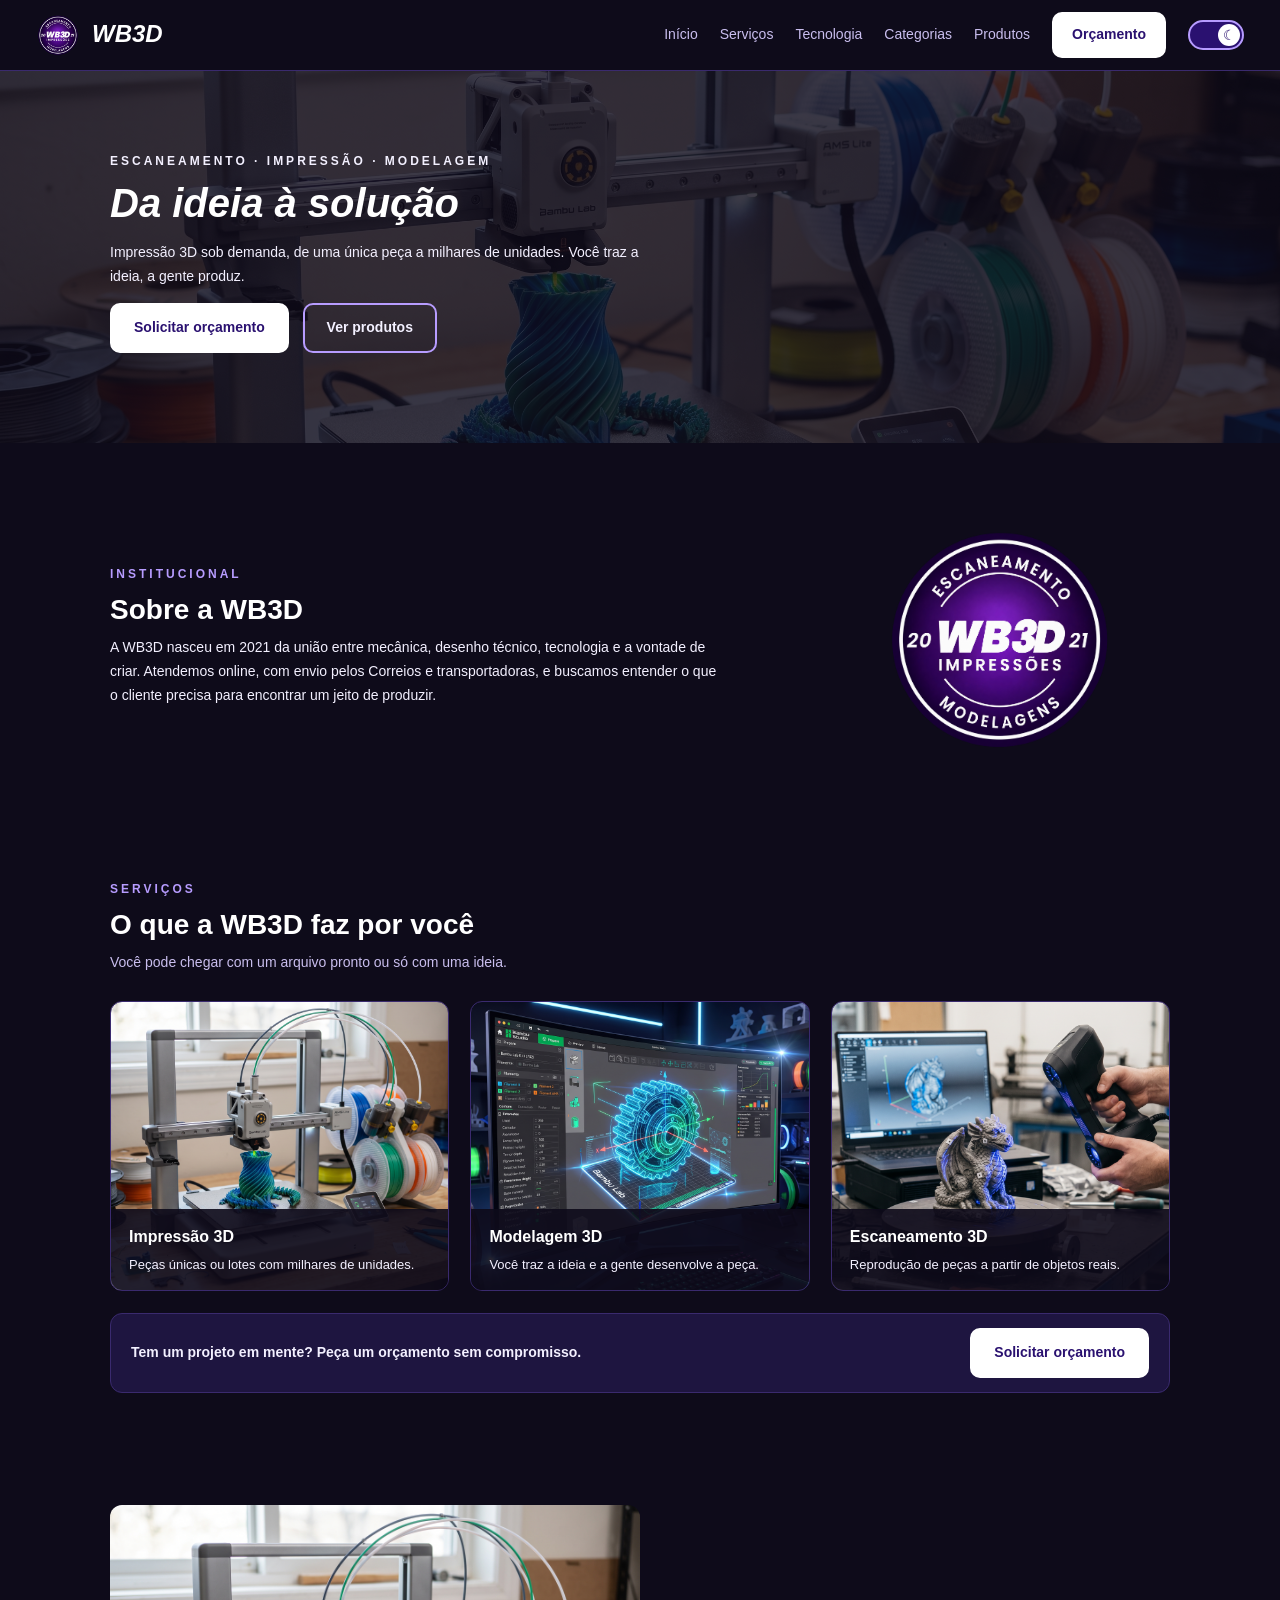
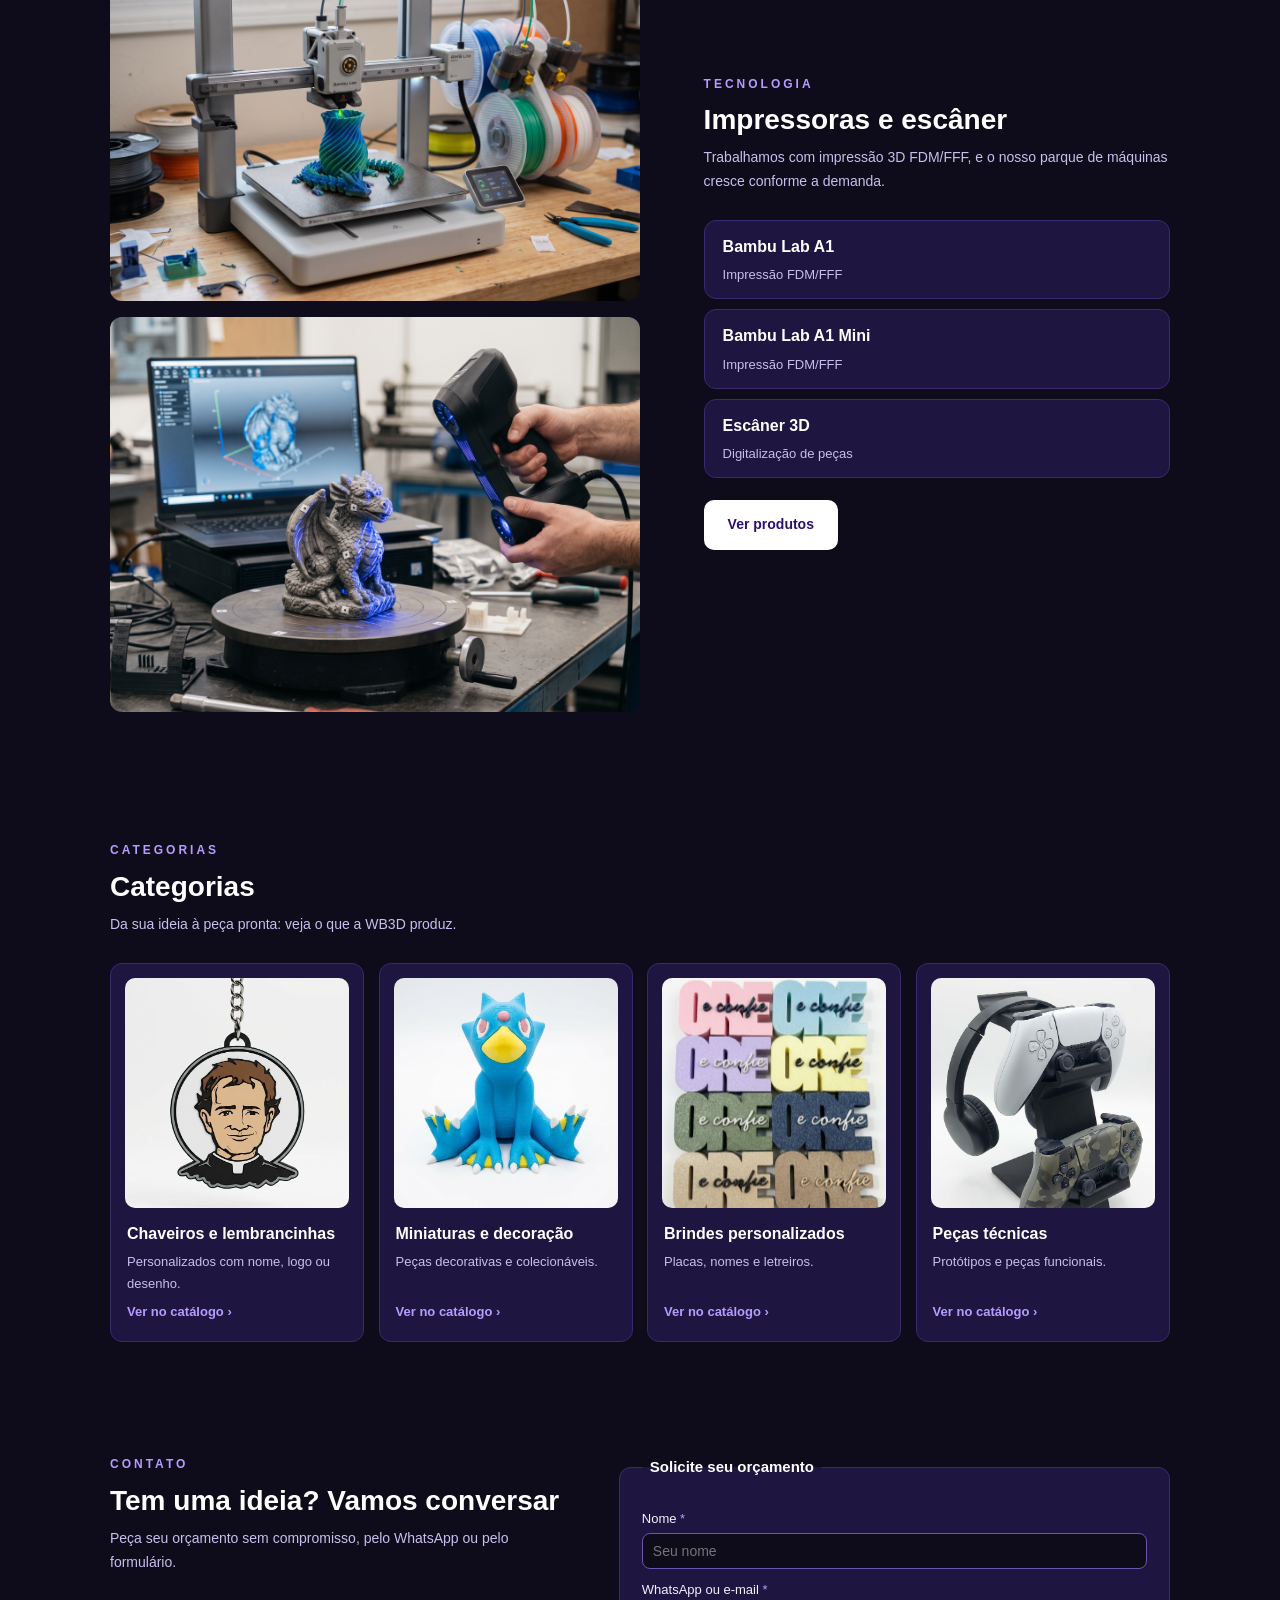
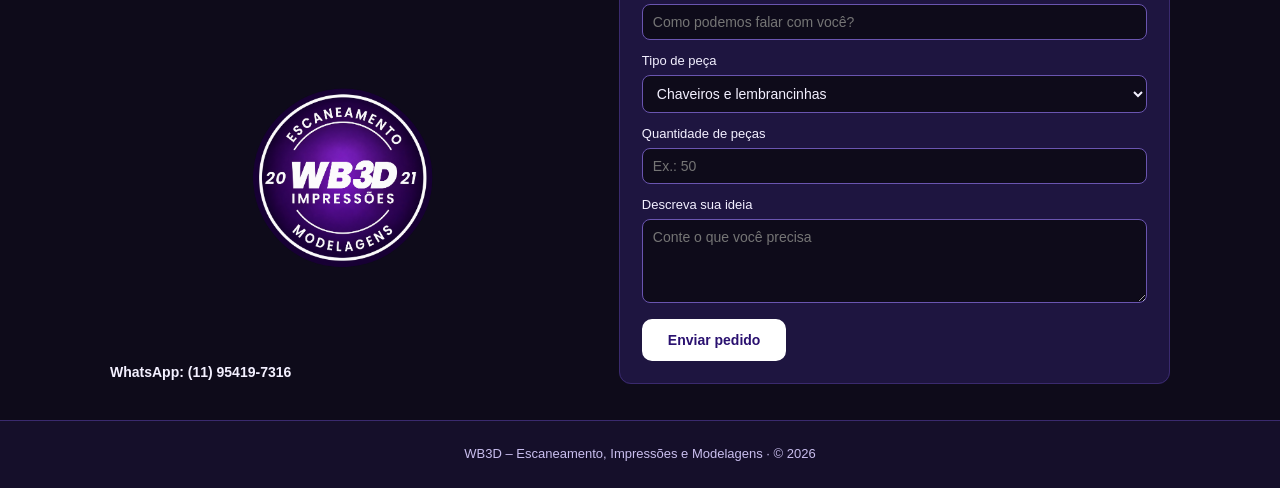
==== commit 51b6795a: "Novo código simplificado e do site completo" ====
--- a/index.html
+++ b/index.html
@@ -1,264 +1,271 @@
 <!DOCTYPE html>
-<html lang="pt-BR">
+<html lang="pt-br">
 <head>
     <meta charset="UTF-8">
     <meta name="viewport" content="width=device-width, initial-scale=1.0">
     <title>WB3D | Escaneamento, Impressões e Modelagens</title>
-    <link rel="stylesheet" href="css/style.css">
-    <link rel="stylesheet" href="css/menu.css">
-    <link rel="stylesheet" href="css/hero.css">
-    <link rel="stylesheet" href="css/produtos.css">
-    <link rel="stylesheet" href="css/servicos.css">
-    <link rel="stylesheet" href="css/sobre-contato.css">
+    <link rel="stylesheet" href="css/estilo.css">
 </head>
 <body>
-
-    <!-- MENU (HERICK) -->
-    <header class="menu">
-        <div class="container menu-conteudo">
-            <a href="#" class="logo-wrapper">
-                <img class="menu-logo" src="img/logo-wb3d.png" alt="Logo da WB3D">
-                <span class="logo-texto">WB3D</span>
+    <script>
+        // Se o visitante já escolheu o tema claro, aplica antes da página aparecer
+        if (localStorage.getItem("tema") == "claro") {
+            document.body.classList.add("claro");
+        }
+    </script>
+
+    <header>
+        <nav class="menu">
+            <a class="logo" href="index.html">
+                <img src="img/logo-wb3d.png" alt="Logo da WB3D">
+                <span>WB3D</span>
             </a>
-            <nav class="menu-links">
-                <a class="menu-link" href="#">Início</a>
-                <a class="menu-link" href="#produtos">Produtos</a>
-                <a class="menu-link" href="#servicos">Serviços</a>
-                <a class="menu-link" href="#tecnologia">Tecnologia</a>
-                <a class="menu-link" href="#sobre">Sobre</a>
-                <a class="btn btn-claro" href="#contato">Orçamento</a>
-            </nav>
+            <input type="checkbox" name="bt_menu" id="bt_menu">
+            <label for="bt_menu">
+                <span class="icone_abrir">&#9776;</span>
+                <span class="icone_fechar">&#10005;</span>
+                <span class="so_leitor">Abrir ou fechar o menu</span>
+            </label>
+            <ul id="menu">
+                <li><a href="index.html">Início</a></li>
+                <li><a href="index.html#servicos">Serviços</a></li>
+                <li><a href="index.html#tecnologia">Tecnologia</a></li>
+                <li><a href="index.html#categorias">Categorias</a></li>
+                <li><a href="catalogo.html">Produtos</a></li>
+                <li><a class="botao_menu" href="index.html#orcamento">Orçamento</a></li>
+            </ul>
+            <button id="btn_tema" type="button"><span class="so_leitor" id="texto_tema">Tema escuro ativado. Clique para mudar para o tema claro.</span></button>
+        </nav>
+    </header>
+
+    <!-- VLibras (acessibilidade em Libras) -->
+    <div vw class="enabled">
+        <div vw-access-button class="active"></div>
+        <div vw-plugin-wrapper>
+            <div class="vw-plugin-top-wrapper"></div>
         </div>
-    </header>
+    </div>
+    <script src="https://vlibras.gov.br/app/vlibras-plugin.js"></script>
+    <script>
+        new window.VLibras.Widget('https://vlibras.gov.br/app');
+    </script>
 
     <main>
-        <!-- INÍCIO (RAUL) — somente o HERO fica aqui -->
-        <div class="container">
-        <section class="hero" id="inicio">
-
-            <div class="hero-content">
-
-                <span class="hero-tag">
-                    ESCANEAMENTO • IMPRESSÃO • MODELAGEM
-                </span>
-
-                <h1>
-                    Da ideia à solução
-                </h1>
-
-                <p>
-                    Impressão 3D sob demanda, de uma única peça a milhares
-                    de unidades. Você traz a ideia, a gente produz.
-                </p>
-
-                <div class="hero-buttons">
-                    <button class="btn-primary" onclick="window.location.href='#contato'">
-                        Solicitar orçamento
-                    </button>
-
-                    <button class="btn-secondary" onclick="window.location.href='#produtos'">
-                        Ver produtos
-                    </button>
-                </div>
-
-            </div>
-
-            <div class="hero-image">
-                <img src="img/logo-wb3d.png" alt="Logo de empresa WB3D">
-            </div>
-
-        </section>
-        </div>
-
-        <!-- PRODUTOS (VINICIUS) -->
-        <!-- INÍCIO DO BLOCO PRODUTOS (VINÍCIUS) -->
-        <section class="prod-section" id="produtos" aria-labelledby="prod-titulo"
-          onclick="
-            /* Clique delegado: continua funcionando mesmo se o HTML for inserido dinamicamente. */
-            const botao = event.target.closest('button[data-prod-mover], button[data-prod-pagina]');
-            if (botao && this.contains(botao)) {
-              const trilho = this.querySelector('.prod-trilho');
-              const cards = trilho.querySelectorAll('.prod-card');
-              const passo = cards[1].offsetLeft - cards[0].offsetLeft;
-              const limite = Math.max(0, Math.round((trilho.scrollWidth - trilho.clientWidth) / passo));
-              const atual = Math.round(trilho.scrollLeft / passo);
-              const destino = botao.hasAttribute('data-prod-mover')
-                ? atual + Number(botao.dataset.prodMover)
-                : Number(botao.dataset.prodPagina);
-              /* Setas: passou do fim volta ao primeiro; passou do começo vai ao último. */
-              let pagina = destino;
-              if (botao.hasAttribute('data-prod-mover')) {
-                if (destino > limite) pagina = 0;
-                else if (destino < 0) pagina = limite;
-              }
-              pagina = Math.max(0, Math.min(pagina, limite));
-              const movimento = matchMedia('(prefers-reduced-motion: reduce)').matches ? 'instant' : 'smooth';
-              trilho.scrollTo({ left: pagina * passo, behavior: movimento });
-            }
-          ">
-          <div class="prod-container">
-            <header class="prod-cabecalho">
-              <p class="prod-etiqueta">PRODUTOS</p>
-              <h2 class="prod-titulo" id="prod-titulo">Carrossel de produtos</h2>
-              <p class="prod-subtitulo">Da sua ideia à peça pronta: conheça algumas possibilidades de impressão 3D.</p>
-            </header>
-
-            <div class="prod-carrossel" role="region" aria-roledescription="carrossel" aria-label="Categorias de produtos da WB3D">
-              <button class="prod-seta prod-seta--anterior" type="button" data-prod-mover="-1"
-                aria-label="Ver produtos anteriores" aria-controls="prod-trilho">
-                <svg viewBox="0 0 24 24" fill="none" stroke="currentColor" stroke-width="2" stroke-linecap="round" stroke-linejoin="round" aria-hidden="true">
-                  <path d="m15 18-6-6 6-6"/>
-                </svg>
-              </button>
-
-              <div class="prod-trilho" id="prod-trilho" tabindex="0" aria-label="Lista horizontal de produtos. Deslize ou use as setas."
-                onscroll="
-                  /* Atualiza setas e pontos após clique, teclado ou gesto no celular. */
-                  const cards = this.querySelectorAll('.prod-card');
-                  const passo = cards[1].offsetLeft - cards[0].offsetLeft;
-                  const pagina = Math.round(this.scrollLeft / passo);
-                  const secao = this.closest('.prod-section');
-                  secao.querySelectorAll('.prod-ponto').forEach((ponto, indice) => {
-                    const ativo = indice === pagina;
-                    ponto.classList.toggle('prod-ponto--ativo', ativo);
-                    if (ativo) ponto.setAttribute('aria-current', 'true');
-                    else ponto.removeAttribute('aria-current');
-                  });
-                ">
-
-                <article class="prod-card">
-                  <div class="prod-imagem" aria-hidden="true">
-                    <!-- Ícone provisório; substituir por foto real enviada pelo cliente. -->
-                    <svg viewBox="0 0 24 24" fill="none" stroke="currentColor" stroke-width="1.8" stroke-linecap="round" stroke-linejoin="round">
-                      <circle cx="8" cy="8" r="3.2"/><path d="m10.3 10.3 10 10m-6-3 3-3m0 3 2-2"/>
-                    </svg>
-                  </div>
-                  <div class="prod-conteudo">
-                    <h3 class="prod-nome">Chaveiros e lembrancinhas</h3>
-                    <p class="prod-descricao">Peças personalizadas para presentes, eventos e ocasiões especiais.</p>
-                  </div>
-                </article>
-
-                <article class="prod-card">
-                  <div class="prod-imagem" aria-hidden="true">
-                    <svg viewBox="0 0 24 24" fill="none" stroke="currentColor" stroke-width="1.8" stroke-linecap="round" stroke-linejoin="round">
-                      <path d="m12 2 9 5-9 5-9-5 9-5Z"/><path d="m3 7 9 5v10l-9-5V7Zm18 0-9 5v10l9-5V7Z"/>
-                    </svg>
-                  </div>
-                  <div class="prod-conteudo">
-                    <h3 class="prod-nome">Miniaturas e decoração</h3>
-                    <p class="prod-descricao">Miniaturas detalhadas e objetos decorativos produzidos em 3D.</p>
-                  </div>
-                </article>
-
-                <article class="prod-card">
-                  <div class="prod-imagem" aria-hidden="true">
-                    <svg viewBox="0 0 24 24" fill="none" stroke="currentColor" stroke-width="1.8" stroke-linecap="round" stroke-linejoin="round">
-                      <rect x="3" y="8" width="18" height="13" rx="2"/><path d="M12 8v13M3 12h18M12 8c-2-1-5-3-4-5 2-3 5 1 4 5Zm0 0c2-1 5-3 4-5-2-3-5 1-4 5Z"/>
-                    </svg>
-                  </div>
-                  <div class="prod-conteudo">
-                    <h3 class="prod-nome">Brindes personalizados</h3>
-                    <p class="prod-descricao">Itens criativos para empresas, eventos e ações especiais.</p>
-                  </div>
-                </article>
-
-                <article class="prod-card">
-                  <div class="prod-imagem" aria-hidden="true">
-                    <svg viewBox="0 0 24 24" fill="none" stroke="currentColor" stroke-width="1.8" stroke-linecap="round" stroke-linejoin="round">
-                      <circle cx="12" cy="12" r="3"/><path d="m10 2-.5 2.2-2.1.9-2-1.1-2.3 2.3 1.2 2-.9 2.1L1 11v3l2.4.6.9 2.1-1.2 2 2.3 2.3 2-1.2 2.1.9L10 23h3l.5-2.3 2.1-.9 2 1.2 2.3-2.3-1.2-2 .9-2.1L22 14v-3l-2.4-.6-.9-2.1 1.2-2L17.6 4l-2 1.1-2.1-.9L13 2h-3Z"/>
-                    </svg>
-                  </div>
-                  <div class="prod-conteudo">
-                    <h3 class="prod-nome">Peças técnicas</h3>
-                    <p class="prod-descricao">Protótipos, componentes e soluções para projetos personalizados.</p>
-                  </div>
-                </article>
-              </div>
-
-              <button class="prod-seta prod-seta--proxima" type="button" data-prod-mover="1"
-                aria-label="Ver próximos produtos" aria-controls="prod-trilho">
-                <svg viewBox="0 0 24 24" fill="none" stroke="currentColor" stroke-width="2" stroke-linecap="round" stroke-linejoin="round" aria-hidden="true">
-                  <path d="m9 18 6-6-6-6"/>
-                </svg>
-              </button>
-            </div>
-
-            <div class="prod-indicadores" role="group" aria-label="Selecionar posição do carrossel">
-              <button class="prod-ponto prod-ponto--ativo" type="button" data-prod-pagina="0" aria-label="Ir para o primeiro produto" aria-controls="prod-trilho" aria-current="true"></button>
-              <button class="prod-ponto" type="button" data-prod-pagina="1" aria-label="Ir para o segundo produto" aria-controls="prod-trilho"></button>
-              <button class="prod-ponto" type="button" data-prod-pagina="2" aria-label="Ir para o terceiro produto" aria-controls="prod-trilho"></button>
-              <button class="prod-ponto" type="button" data-prod-pagina="3" aria-label="Ir para o quarto produto" aria-controls="prod-trilho"></button>
-            </div>
-          </div>
-        </section>
-        <!-- FIM DO BLOCO PRODUTOS (VINÍCIUS) -->
-
-        <!-- SERVIÇOS E TECNOLOGIA (JAQUE) -->
-        <!-- INÍCIO DO BLOCO SERVIÇOS (JAQUE) — copiar de <section> até </section> -->
-        <!-- Usa as mesmas classes "prod-" do Produtos (section, container e cabeçalho),
-             assim o fundo, o espaçamento e o título ficam idênticos. -->
-        <section class="prod-section" id="servicos" aria-labelledby="serv-titulo">
-            <div class="prod-container">
-
-                <!-- Cabeçalho: etiqueta + título + subtítulo, alinhados à esquerda como em Produtos -->
-                <header class="prod-cabecalho">
-                    <p class="prod-etiqueta">SERVIÇOS</p>
-                    <h2 class="prod-titulo" id="serv-titulo">Nossos serviços</h2>
-                    <p class="prod-subtitulo">Soluções completas em manufatura aditiva para o seu projeto.</p>
-                </header>
-
-                <div class="servicos-grid">
-
-                    <!-- SERVIÇO 1 -->
-                    <article class="servico-card">
-                        <div class="servico-icone">
-                            <svg width="32" height="32" viewBox="0 0 24 24" fill="none" stroke="currentColor" stroke-width="2" stroke-linecap="round" stroke-linejoin="round">
-                                <path d="M6 9V2h12v7"></path>
-                                <path d="M6 18H4a2 2 0 0 1-2-2v-5a2 2 0 0 1 2-2h16a2 2 0 0 1 2 2v5a2 2 0 0 1-2 2h-2"></path>
-                                <path d="M6 14h12v8H6z"></path>
-                            </svg>
-                        </div>
-                        <h3>Impressão 3D</h3>
-                        <p>Produção de peças técnicas, protótipos e lotes finais com alta precisão e variados materiais (PLA, ABS, PETG, Resina).</p>
+
+        <!-- TELA 1: INÍCIO E INSTITUCIONAL -->
+        <section id="inicio" class="hero">
+            <div class="hero_cor">
+                <div class="container">
+                    <div class="hero_texto">
+                        <p class="etiqueta">ESCANEAMENTO · IMPRESSÃO · MODELAGEM</p>
+                        <h1>Da ideia à solução</h1>
+                        <p>Impressão 3D sob demanda, de uma única peça a milhares de unidades. Você traz a ideia, a gente produz.</p>
+                        <a class="botao" href="#orcamento">Solicitar orçamento</a>
+                        <a class="botao_contorno" href="catalogo.html">Ver produtos</a>
+                    </div>
+                </div>
+            </div>
+        </section>
+
+        <section id="sobre" class="secao">
+            <div class="container">
+                <div class="colunas">
+                    <div class="col_texto">
+                        <p class="etiqueta">INSTITUCIONAL</p>
+                        <h2>Sobre a WB3D</h2>
+                        <p>A WB3D nasceu em 2021 da união entre mecânica, desenho técnico, tecnologia e a vontade de criar. Atendemos online, com envio pelos Correios e transportadoras, e buscamos entender o que o cliente precisa para encontrar um jeito de produzir.</p>
+                    </div>
+                    <div class="col_logo">
+                        <img src="img/logo-wb3d.png" alt="Selo da WB3D: Escaneamento, Impressões e Modelagens, desde 2021">
+                    </div>
+                </div>
+            </div>
+        </section>
+
+        <!-- TELA 2: SERVIÇOS -->
+        <section id="servicos" class="secao">
+            <div class="container">
+                <p class="etiqueta">SERVIÇOS</p>
+                <h2>O que a WB3D faz por você</h2>
+                <p class="subtitulo">Você pode chegar com um arquivo pronto ou só com uma ideia.</p>
+
+                <div class="cards_servico">
+                    <article class="card_servico" id="serv_impressao">
+                        <div class="texto_servico">
+                            <h3>Impressão 3D</h3>
+                            <p>Peças únicas ou lotes com milhares de unidades.</p>
+                        </div>
                     </article>
-
-                    <!-- SERVIÇO 2 -->
-                    <article class="servico-card">
-                        <div class="servico-icone">
-                            <svg width="32" height="32" viewBox="0 0 24 24" fill="none" stroke="currentColor" stroke-width="2" stroke-linecap="round" stroke-linejoin="round">
-                                <circle cx="12" cy="12" r="3"></circle>
-                                <path d="M19.4 15a1.65 1.65 0 0 0 .33 1.82l.06.06a2 2 0 0 1 0 2.83 2 2 0 0 1-2.83 0l-.06-.06a1.65 1.65 0 0 0-1.82-.33 1.65 1.65 0 0 0-1 1.51V21a2 2 0 0 1-2 2 2 2 0 0 1-2-2v-.09A1.65 1.65 0 0 0 9 19.4a1.65 1.65 0 0 0-1.82.33l-.06.06a2 2 0 0 1-2.83 0 2 2 0 0 1 0-2.83l.06-.06a1.65 1.65 0 0 0 .33-1.82 1.65 1.65 0 0 0-1.51-1H3a2 2 0 0 1-2-2 2 2 0 0 1 2-2h.09A1.65 1.65 0 0 0 4.6 9a1.65 1.65 0 0 0-.33-1.82l-.06-.06a2 2 0 0 1 0-2.83 2 2 0 0 1 2.83 0l.06.06a1.65 1.65 0 0 0 1.82.33H9a1.65 1.65 0 0 0 1-1.51V3a2 2 0 0 1 2-2 2 2 0 0 1 2 2v.09a1.65 1.65 0 0 0 1 1.51 1.65 1.65 0 0 0 1.82-.33l.06-.06a2 2 0 0 1 2.83 0 2 2 0 0 1 0 2.83l-.06.06a1.65 1.65 0 0 0-.33 1.82V9c0 .69.41 1.31 1.51 1.51h.09a2 2 0 0 1 2 2 2 2 0 0 1-2 2h-.09a1.65 1.65 0 0 0-1.51 1z"></path>
-                            </svg>
-                        </div>
-                        <h3>Modelagem 3D</h3>
-                        <p>Criação e otimização de arquivos tridimensionais a partir do seu esboço, ideia ou necessidade técnica.</p>
+                    <article class="card_servico" id="serv_modelagem">
+                        <div class="texto_servico">
+                            <h3>Modelagem 3D</h3>
+                            <p>Você traz a ideia e a gente desenvolve a peça.</p>
+                        </div>
                     </article>
-
-                    <!-- SERVIÇO 3 -->
-                    <article class="servico-card">
-                        <div class="servico-icone">
-                            <svg width="32" height="32" viewBox="0 0 24 24" fill="none" stroke="currentColor" stroke-width="2" stroke-linecap="round" stroke-linejoin="round">
-                                <path d="M3 7V5a2 2 0 0 1 2-2h2"></path>
-                                <path d="M17 3h2a2 2 0 0 1 2 2v2"></path>
-                                <path d="M21 17v2a2 2 0 0 1-2 2h-2"></path>
-                                <path d="M7 21H5a2 2 0 0 1-2-2v-2"></path>
-                                <line x1="7" y1="12" x2="17" y2="12"></line>
-                            </svg>
-                        </div>
-                        <h3>Escaneamento 3D</h3>
-                        <p>Digitalização tridimensional de peças físicas para engenharia reversa, réplicas exatas ou modificações digitais.</p>
+                    <article class="card_servico" id="serv_escaneamento">
+                        <div class="texto_servico">
+                            <h3>Escaneamento 3D</h3>
+                            <p>Reprodução de peças a partir de objetos reais.</p>
+                        </div>
                     </article>
-
-                </div>
-            </div>
-        </section>
-        <!-- FIM DO BLOCO SERVIÇOS (JAQUE) -->
-
-        <!-- SOBRE E CONTATO (RIAN) -->
+                </div>
+
+                <div class="faixa">
+                    <p>Tem um projeto em mente? Peça um orçamento sem compromisso.</p>
+                    <a class="botao" href="#orcamento">Solicitar orçamento</a>
+                </div>
+            </div>
+        </section>
+
+        <!-- TELA 3: TECNOLOGIA -->
+        <section id="tecnologia" class="secao">
+            <div class="container">
+                <div class="colunas">
+                    <div class="col_fotos">
+                        <img src="img/impressao-3d.jfif" alt="Impressora 3D Bambu Lab imprimindo um vaso azul e verde">
+                        <img src="img/escaneamento-3d.jfif" alt="Escâner 3D de mão digitalizando uma escultura de dragão, com o modelo aparecendo no notebook">
+                    </div>
+                    <div class="col_texto2">
+                        <p class="etiqueta">TECNOLOGIA</p>
+                        <h2>Impressoras e escâner</h2>
+                        <p class="subtitulo">Trabalhamos com impressão 3D FDM/FFF, e o nosso parque de máquinas cresce conforme a demanda.</p>
+
+                        <div class="card">
+                            <h3>Bambu Lab A1</h3>
+                            <p>Impressão FDM/FFF</p>
+                        </div>
+                        <div class="card">
+                            <h3>Bambu Lab A1 Mini</h3>
+                            <p>Impressão FDM/FFF</p>
+                        </div>
+                        <div class="card">
+                            <h3>Escâner 3D</h3>
+                            <p>Digitalização de peças</p>
+                        </div>
+
+                        <a class="botao" href="catalogo.html">Ver produtos</a>
+                    </div>
+                </div>
+            </div>
+        </section>
+
+        <!-- TELA 4: CARROSSEL DE CATEGORIAS -->
+        <section id="categorias" class="secao">
+            <div class="container">
+                <p class="etiqueta">CATEGORIAS</p>
+                <h2>Categorias</h2>
+                <p class="subtitulo">Da sua ideia à peça pronta: veja o que a WB3D produz.</p>
+
+                <div class="carrossel">
+                    <button class="seta" id="seta_anterior" type="button">&#8249;<span class="so_leitor">Categoria anterior</span></button>
+
+                    <div class="cards_categoria">
+                        <article class="card_categoria ativo">
+                            <div class="foto_categoria" id="cat_chaveiros"></div>
+                            <div class="info_categoria">
+                                <h3>Chaveiros e lembrancinhas</h3>
+                                <p>Personalizados com nome, logo ou desenho.</p>
+                                <a href="catalogo.html#chaveiros">Ver no catálogo ›</a>
+                            </div>
+                        </article>
+                        <article class="card_categoria">
+                            <div class="foto_categoria" id="cat_miniaturas"></div>
+                            <div class="info_categoria">
+                                <h3>Miniaturas e decoração</h3>
+                                <p>Peças decorativas e colecionáveis.</p>
+                                <a href="catalogo.html#miniaturas">Ver no catálogo ›</a>
+                            </div>
+                        </article>
+                        <article class="card_categoria">
+                            <div class="foto_categoria" id="cat_brindes"></div>
+                            <div class="info_categoria">
+                                <h3>Brindes personalizados</h3>
+                                <p>Placas, nomes e letreiros.</p>
+                                <a href="catalogo.html#brindes">Ver no catálogo ›</a>
+                            </div>
+                        </article>
+                        <article class="card_categoria">
+                            <div class="foto_categoria" id="cat_pecas"></div>
+                            <div class="info_categoria">
+                                <h3>Peças técnicas</h3>
+                                <p>Protótipos e peças funcionais.</p>
+                                <a href="catalogo.html#pecas">Ver no catálogo ›</a>
+                            </div>
+                        </article>
+                    </div>
+
+                    <button class="seta" id="seta_proxima" type="button">&#8250;<span class="so_leitor">Próxima categoria</span></button>
+                </div>
+
+                <div class="pontos">
+                    <span class="ponto ativo"></span>
+                    <span class="ponto"></span>
+                    <span class="ponto"></span>
+                    <span class="ponto"></span>
+                </div>
+            </div>
+        </section>
+
+        <!-- TELA 6: CONTATO E REDES SOCIAIS -->
+        <section id="orcamento" class="secao">
+            <div class="container">
+                <div class="colunas colunas_contato">
+                    <div class="contato_texto">
+                        <div>
+                            <p class="etiqueta">CONTATO</p>
+                            <h2>Tem uma ideia? Vamos conversar</h2>
+                            <p class="subtitulo">Peça seu orçamento sem compromisso, pelo WhatsApp ou pelo formulário.</p>
+                        </div>
+                        <div class="contato_logo">
+                            <img src="img/logo-wb3d.png" alt="Logo da WB3D: Escaneamento, Impressões e Modelagens">
+                        </div>
+                        <p class="redes">
+                            <a href="https://wa.me/5511954197316">WhatsApp: (11) 95419-7316</a>
+                            <!-- Quando tiverem o perfil, tirem o comentário da linha abaixo e troquem o endereço:
+                            <a href="https://www.instagram.com/SEU_PERFIL">Instagram</a>
+                            -->
+                        </p>
+                    </div>
+
+                    <form id="form_orcamento">
+                        <fieldset>
+                            <legend>Solicite seu orçamento</legend>
+
+                            <label class="required" for="nome">Nome</label>
+                            <input type="text" name="nome" id="nome" placeholder="Seu nome" required>
+
+                            <label class="required" for="contato">WhatsApp ou e-mail</label>
+                            <input type="text" name="contato" id="contato" placeholder="Como podemos falar com você?" required>
+
+                            <label for="tipo">Tipo de peça</label>
+                            <select name="tipo" id="tipo">
+                                <option>Chaveiros e lembrancinhas</option>
+                                <option>Miniaturas e decoração</option>
+                                <option>Brindes personalizados</option>
+                                <option>Peças técnicas</option>
+                            </select>
+
+                            <label for="quantidade">Quantidade de peças</label>
+                            <input type="number" name="quantidade" id="quantidade" placeholder="Ex.: 50">
+
+                            <label for="ideia">Descreva sua ideia</label>
+                            <textarea name="ideia" id="ideia" rows="4" placeholder="Conte o que você precisa"></textarea>
+
+                            <button type="submit">Enviar pedido</button>
+                        </fieldset>
+                    </form>
+                </div>
+            </div>
+        </section>
+
     </main>
 
-    <!-- RODAPÉ (RIAN) -->
-
+    <footer>
+        <p>WB3D – Escaneamento, Impressões e Modelagens · &copy; 2026</p>
+    </footer>
+
+    <script src="js/tema.js"></script>
+    <script src="js/carrossel.js"></script>
+    <script src="js/orcamento.js"></script>
 </body>
 </html>
--- a/css/estilo.css
+++ b/css/estilo.css
@@ -0,0 +1,725 @@
+/* =========================================================
+   WB3D - estilo do site
+
+   PARTE 1: ESTRUTURA (tamanhos, espaços, posição). Não tem cores.
+   PARTE 2: CORES do tema escuro (padrão).
+   PARTE 3: CORES do tema claro (classe "claro" no body).
+   PARTE 4: CELULAR (telas até 890px).
+   ========================================================= */
+
+
+/* =========================================================
+   PARTE 1: ESTRUTURA
+   ========================================================= */
+
+* { box-sizing: border-box; }
+
+body {
+    margin: 0;
+    padding-top: 71px;
+    font-family: Verdana, Geneva, sans-serif;
+    font-size: 14px;
+    line-height: 1.7;
+}
+
+h1 { font-size: 40px; font-style: italic; line-height: 1.2; margin: 0 0 14px 0; }
+h2 { font-size: 28px; line-height: 1.3; margin: 0 0 8px 0; }
+h3 { font-size: 16px; margin: 0 0 4px 0; }
+p  { margin-top: 0; }
+a  { text-decoration: none; }
+img { max-width: 100%; }
+
+.container {
+    max-width: 1100px;
+    margin: 0 auto;
+    padding: 0 20px;
+}
+.secao { padding: 76px 0 36px 0; }
+
+.etiqueta {
+    margin: 0 0 8px 0;
+    font-size: 12px;
+    font-weight: bold;
+    letter-spacing: 3px;
+}
+.subtitulo { margin-bottom: 26px; }
+
+/* texto só para leitores de tela */
+.so_leitor {
+    position: absolute;
+    left: -9999px;
+}
+
+/* ---------- Colunas lado a lado ---------- */
+.colunas {
+    display: flex;
+    justify-content: space-between;
+    align-items: center;
+}
+
+/* ---------- Botões ---------- */
+.botao, .botao_contorno, .botao_menu {
+    display: inline-block;
+    padding: 11px 22px;
+    margin: 0 10px 10px 0;
+    border-width: 2px;
+    border-style: solid;
+    border-radius: 10px;
+    font-weight: bold;
+    transition: 0.3s;
+}
+
+/* ---------- Menu (fixo no topo) ---------- */
+header {
+    position: fixed;
+    top: 0;
+    left: 0;
+    width: 100%;
+    z-index: 100;
+}
+.menu {
+    display: flex;
+    justify-content: space-between;
+    align-items: center;
+    padding: 12px 36px;
+    border-bottom-width: 1px;
+    border-bottom-style: solid;
+}
+.logo {
+    display: flex;
+    align-items: center;
+    font-size: 24px;
+    font-weight: bold;
+    font-style: italic;
+}
+.logo img { height: 44px; margin-right: 12px; border-radius: 50%; }
+
+#menu {
+    display: flex;
+    align-items: center;
+    margin: 0 0 0 auto;
+    padding: 0;
+    list-style: none;
+}
+#menu li { margin-left: 22px; }
+#menu a {
+    font-size: 14px;
+    padding-bottom: 4px;
+    border-bottom-width: 2px;
+    border-bottom-style: solid;
+    border-bottom-color: transparent;
+    transition: 0.3s;
+}
+#menu a.botao_menu {
+    padding: 9px 18px;
+    margin: 0;
+    border-bottom-width: 2px;
+    border-radius: 10px;
+    font-weight: bold;
+}
+
+/* botão de tema: interruptor (a bolinha é o ::after) */
+#btn_tema {
+    position: relative;
+    width: 56px;
+    height: 30px;
+    margin-left: 22px;
+    padding: 0;
+    cursor: pointer;
+    border-width: 2px;
+    border-style: solid;
+    border-radius: 15px;
+    transition: 0.3s;
+}
+#btn_tema::after {
+    content: "\263E";
+    position: absolute;
+    top: 2px;
+    left: 28px;
+    width: 22px;
+    height: 22px;
+    border-radius: 50%;
+    font-size: 14px;
+    line-height: 22px;
+    text-align: center;
+    transition: 0.3s;
+}
+body.claro #btn_tema::after {
+    content: "\2600";
+    left: 2px;
+}
+
+/* botão hambúrguer: só aparece no celular */
+label[for="bt_menu"], #bt_menu { display: none; }
+
+/* ---------- Tela 1: Início ---------- */
+.hero {
+    background-image: url(../img/impressao-3d.jfif);
+    background-size: cover;
+    background-position: center;
+}
+.hero_cor { padding: 80px 0; }
+.hero_texto { max-width: 560px; }
+
+.col_texto { width: 58%; }
+.col_logo { width: 32%; text-align: center; }
+.col_logo img { width: 240px; border-radius: 50%; }
+
+/* ---------- Tela 2: Serviços ---------- */
+.cards_servico {
+    display: flex;
+    justify-content: space-between;
+}
+.card_servico {
+    position: relative;
+    width: 32%;
+    height: 290px;
+    overflow: hidden;
+    border-width: 1px;
+    border-style: solid;
+    border-radius: 12px;
+    background-size: cover;
+    background-position: center;
+}
+#serv_impressao    { background-image: url(../img/impressao-3d.jfif); }
+#serv_modelagem    { background-image: url(../img/modelagem-3d.jfif); }
+#serv_escaneamento { background-image: url(../img/escaneamento-3d.jfif); }
+
+.texto_servico {
+    position: absolute;
+    bottom: 0;
+    left: 0;
+    width: 100%;
+    padding: 14px 18px;
+}
+.texto_servico p { margin: 0; font-size: 13px; }
+
+.faixa {
+    display: flex;
+    justify-content: space-between;
+    align-items: center;
+    margin-top: 22px;
+    padding: 14px 20px;
+    border-width: 1px;
+    border-style: solid;
+    border-radius: 12px;
+}
+.faixa p { margin: 0; font-weight: bold; }
+.faixa .botao { margin: 0; }
+
+/* ---------- Tela 3: Tecnologia ---------- */
+.col_fotos { width: 50%; }
+.col_fotos img {
+    display: block;
+    width: 100%;
+    height: auto;
+    margin-bottom: 16px;
+    border-radius: 12px;
+}
+.col_texto2 { width: 44%; }
+
+.card {
+    margin-bottom: 10px;
+    padding: 12px 18px;
+    border-width: 1px;
+    border-style: solid;
+    border-radius: 12px;
+}
+.card p { margin: 0; font-size: 13px; }
+.col_texto2 .botao { margin-top: 12px; }
+
+/* ---------- Tela 4: Categorias (carrossel) ---------- */
+.carrossel {
+    display: flex;
+    align-items: center;
+    justify-content: space-between;
+}
+.cards_categoria {
+    display: flex;
+    justify-content: space-between;
+    width: 100%;
+}
+.card_categoria {
+    position: relative;
+    display: flex;
+    flex-direction: column;
+    width: 24%;
+    border-width: 1px;
+    border-style: solid;
+    border-radius: 12px;
+    overflow: hidden;
+    transition: 0.3s;
+}
+.foto_categoria {
+    height: 230px;
+    margin: 14px 14px 0 14px;
+    border-radius: 10px;
+    background-size: cover;
+    background-position: center;
+}
+#cat_chaveiros  { background-image: url(../img/chaveiro-retrato-personalizado.jpeg); }
+#cat_miniaturas { background-image: url(../img/miniatura-dragao-azul.jpeg); }
+#cat_brindes    { background-image: url(../img/enfeites-ore-e-confie.jpeg); }
+#cat_pecas      { background-image: url(../img/suporte-controle-headset.jpeg); }
+
+.info_categoria {
+    display: flex;
+    flex-direction: column;
+    flex: 1;
+    padding: 12px 16px 18px 16px;
+}
+.info_categoria p { margin-bottom: 6px; font-size: 13px; }
+.info_categoria a {
+    margin-top: auto;
+    align-self: flex-start;
+    font-size: 13px;
+    font-weight: bold;
+}
+/* o ::after do link cobre o card inteiro: clicar em qualquer parte leva ao catálogo */
+.info_categoria a::after {
+    content: "";
+    position: absolute;
+    top: 0;
+    left: 0;
+    width: 100%;
+    height: 100%;
+}
+
+/* setas e pontinhos: só aparecem no celular */
+.seta, .pontos { display: none; }
+
+/* ---------- Tela 5: Catálogo ---------- */
+.atalhos { margin-bottom: 10px; }
+.atalhos a {
+    display: inline-block;
+    margin: 0 8px 8px 0;
+    padding: 6px 14px;
+    border-width: 1px;
+    border-style: solid;
+    border-radius: 20px;
+    font-size: 13px;
+    transition: 0.3s;
+}
+
+.categoria { padding-top: 76px; }
+.categoria h2 { margin-bottom: 16px; }
+
+.galeria { margin-bottom: 10px; }
+.produto {
+    display: inline-block;
+    vertical-align: top;
+    width: 14.5%;
+    margin: 0 1.5% 20px 0;
+}
+/* moldura: caixa de tamanho fixo; a foto cabe inteira dentro dela, sem distorcer */
+.moldura {
+    display: flex;
+    justify-content: center;
+    align-items: center;
+    width: 100%;
+    height: 280px;
+    padding: 0;
+    cursor: zoom-in;
+    overflow: hidden;
+    border-width: 1px;
+    border-style: solid;
+    border-radius: 10px;
+}
+.moldura img {
+    width: auto;
+    height: auto;
+    max-width: 100%;
+    max-height: 100%;
+}
+.produto figcaption { padding-top: 6px; font-size: 12px; }
+
+/* ---------- Foto ampliada ---------- */
+body.travado { overflow: hidden; }
+
+.ampliada {
+    display: none;
+    position: fixed;
+    top: 0;
+    left: 0;
+    width: 100%;
+    height: 100%;
+    z-index: 200;
+    justify-content: center;
+    align-items: center;
+    cursor: zoom-out;
+}
+.ampliada.aberta { display: flex; }
+
+.ampliada_conteudo {
+    display: flex;
+    flex-direction: column;
+    justify-content: center;
+    align-items: center;
+    width: 90%;
+    height: 90%;
+    margin: 0;
+}
+.ampliada_conteudo img {
+    width: auto;
+    height: auto;
+    max-width: 100%;
+    max-height: 88%;
+    border-radius: 10px;
+}
+.ampliada_conteudo figcaption { padding-top: 12px; font-size: 15px; text-align: center; }
+
+#fechar {
+    position: absolute;
+    top: 14px;
+    right: 18px;
+    width: 46px;
+    height: 46px;
+    font-size: 22px;
+    cursor: pointer;
+    border-width: 2px;
+    border-style: solid;
+    border-radius: 50%;
+}
+
+/* ---------- Tela 6: Contato ---------- */
+.colunas_contato { align-items: stretch; }
+.contato_texto {
+    display: flex;
+    flex-direction: column;
+    justify-content: space-between;
+    width: 44%;
+}
+.contato_logo { text-align: center; margin: 24px 0; }
+.contato_logo img { width: 200px; border-radius: 50%; }
+.redes { margin: 0; }
+.redes a { margin-right: 24px; font-weight: bold; }
+
+form { width: 52%; }
+fieldset {
+    margin: 0;
+    padding: 18px 22px 22px 22px;
+    border-width: 1px;
+    border-style: solid;
+    border-radius: 12px;
+}
+legend { padding: 0 8px; font-weight: bold; font-size: 15px; }
+
+label { display: block; margin-top: 10px; margin-bottom: 3px; font-size: 13px; }
+label.required::after { content: " *"; }
+
+input[type="text"], input[type="number"], select, textarea {
+    display: block;
+    width: 100%;
+    padding: 9px 10px;
+    font-family: Verdana, Geneva, sans-serif;
+    font-size: 14px;
+    border-width: 1px;
+    border-style: solid;
+    border-radius: 8px;
+}
+form button {
+    margin-top: 16px;
+    padding: 11px 24px;
+    font-family: Verdana, Geneva, sans-serif;
+    font-size: 14px;
+    font-weight: bold;
+    cursor: pointer;
+    border-width: 2px;
+    border-style: solid;
+    border-radius: 10px;
+    transition: 0.3s;
+}
+
+/* ---------- Rodapé ---------- */
+footer {
+    padding: 22px 20px;
+    text-align: center;
+    border-top-width: 1px;
+    border-top-style: solid;
+}
+footer p { margin: 0; font-size: 13px; }
+
+
+/* =========================================================
+   PARTE 2: CORES - TEMA ESCURO (padrão)
+   ========================================================= */
+
+body { background-color: #0E0B1A; color: #F3F0FF; }
+h1, h2, h3 { color: #FFFFFF; }
+a { color: #B79CFF; }
+
+.etiqueta { color: #B79CFF; }
+.subtitulo { color: #C9BEEE; }
+
+/* menu */
+.menu { background-color: #0E0B1A; border-bottom-color: #3A2A6E; }
+.logo { color: #FFFFFF; }
+#menu a { color: #C9BEEE; }
+#menu a:hover { color: #FFFFFF; border-bottom-color: #B79CFF; }
+#menu a.botao_menu { background-color: #FFFFFF; color: #2A1170; border-color: #FFFFFF; }
+#menu a.botao_menu:hover { background-color: #D9CCFF; border-color: #D9CCFF; }
+#btn_tema { background-color: #2A1170; border-color: #B79CFF; }
+#btn_tema::after { background-color: #FFFFFF; color: #2A1170; }
+#btn_tema:hover { border-color: #FFFFFF; }
+label[for="bt_menu"] { color: #FFFFFF; }
+
+/* botões */
+.botao { background-color: #FFFFFF; color: #2A1170; border-color: #FFFFFF; }
+.botao:hover { background-color: #D9CCFF; border-color: #D9CCFF; }
+.botao_contorno { background-color: transparent; color: #F3F0FF; border-color: #B79CFF; }
+.botao_contorno:hover { background-color: #B79CFF; color: #0E0B1A; }
+
+/* início: a foto fica escurecida para o texto aparecer bem */
+.hero_cor { background-color: rgba(14, 11, 26, 0.80); }
+.hero_texto p { color: #F3F0FF; }
+
+/* serviços */
+.card_servico { border-color: #3A2A6E; background-color: #1E1540; }
+.texto_servico { background-color: rgba(14, 11, 26, 0.90); }
+.texto_servico p { color: #F3F0FF; }
+.faixa { background-color: #1E1540; border-color: #3A2A6E; }
+
+/* tecnologia */
+.card { background-color: #1E1540; border-color: #3A2A6E; }
+.card p { color: #C9BEEE; }
+
+/* categorias */
+.card_categoria { background-color: #1E1540; border-color: #3A2A6E; }
+.card_categoria:hover { border-color: #B79CFF; }
+.info_categoria p { color: #C9BEEE; }
+.info_categoria a:hover { color: #FFFFFF; }
+.seta { background-color: transparent; color: #B79CFF; border-color: #B79CFF; }
+.ponto { background-color: #3A2A6E; }
+.ponto.ativo { background-color: #B79CFF; }
+
+/* catálogo */
+.atalhos a { color: #F3F0FF; border-color: #6A55B0; }
+.atalhos a:hover { background-color: #B79CFF; color: #0E0B1A; border-color: #B79CFF; }
+.produto figcaption { color: #C9BEEE; }
+.moldura { background-color: #FFFFFF; border-color: #3A2A6E; }
+.moldura:hover { border-color: #B79CFF; }
+
+/* foto ampliada: fundo escuro e botão claro, nos dois temas */
+.ampliada { background-color: rgba(8, 6, 16, 0.96); }
+.ampliada_conteudo figcaption { color: #F3F0FF; }
+#fechar { background-color: #FFFFFF; color: #2A1170; border-color: #FFFFFF; }
+#fechar:hover { background-color: #D9CCFF; border-color: #D9CCFF; }
+.info_categoria a:focus::after { outline: 3px solid #B79CFF; outline-offset: -3px; }
+
+/* contato */
+.redes a { color: #F3F0FF; }
+.redes a:hover { color: #B79CFF; }
+fieldset { background-color: #1E1540; border-color: #3A2A6E; }
+legend { color: #FFFFFF; }
+label.required::after { color: #B79CFF; }
+input[type="text"], input[type="number"], select, textarea {
+    background-color: #0E0B1A;
+    color: #F3F0FF;
+    border-color: #6A55B0;
+}
+form button { background-color: #FFFFFF; color: #2A1170; border-color: #FFFFFF; }
+form button:hover { background-color: #D9CCFF; border-color: #D9CCFF; }
+
+/* rodapé */
+footer { background-color: #150F2A; border-top-color: #3A2A6E; }
+footer p { color: #C9BEEE; }
+
+
+/* =========================================================
+   PARTE 3: CORES - TEMA CLARO
+   (cores tiradas do mockup do tema claro; nada de estrutura aqui)
+   ========================================================= */
+
+body.claro { background-color: #F6F3FE; color: #250D5E; }
+body.claro h1, body.claro h2, body.claro h3 { color: #250D5E; }
+body.claro a { color: #4A1F97; }
+
+body.claro .etiqueta { color: #5A32B5; }
+body.claro .subtitulo { color: #5C5380; }
+
+/* menu */
+body.claro .menu { background-color: #FFFFFF; border-bottom-color: #E0D8FA; }
+body.claro .logo { color: #250D5E; }
+body.claro #menu a { color: #443B68; }
+body.claro #menu a:hover { color: #250D5E; border-bottom-color: #4A1F97; }
+body.claro #menu a.botao_menu { background-color: #4A1F97; color: #FFFFFF; border-color: #4A1F97; }
+body.claro #menu a.botao_menu:hover { background-color: #5E2FB8; border-color: #5E2FB8; }
+body.claro #btn_tema { background-color: #E3DCFB; border-color: #4A1F97; }
+body.claro #btn_tema::after { background-color: #4A1F97; color: #FFFFFF; }
+body.claro #btn_tema:hover { border-color: #250D5E; }
+body.claro label[for="bt_menu"] { color: #250D5E; }
+
+/* botões */
+body.claro .botao { background-color: #4A1F97; color: #FFFFFF; border-color: #4A1F97; }
+body.claro .botao:hover { background-color: #5E2FB8; border-color: #5E2FB8; }
+body.claro .botao_contorno { background-color: transparent; color: #4A1F97; border-color: #4A1F97; }
+body.claro .botao_contorno:hover { background-color: #4A1F97; color: #FFFFFF; }
+
+/* início: a foto fica clareada */
+body.claro .hero_cor { background-color: rgba(246, 243, 254, 0.90); }
+body.claro .hero_texto p { color: #443B68; }
+
+/* serviços */
+body.claro .card_servico { border-color: #E0D8FA; background-color: #E3DCFB; }
+body.claro .texto_servico { background-color: rgba(255, 255, 255, 0.93); }
+body.claro .texto_servico p { color: #443B68; }
+body.claro .faixa { background-color: #FFFFFF; border-color: #E0D8FA; }
+
+/* tecnologia */
+body.claro .card { background-color: #FFFFFF; border-color: #E0D8FA; }
+body.claro .card h3 { color: #2E177B; }
+body.claro .card p { color: #443B68; }
+
+/* categorias */
+body.claro .card_categoria { background-color: #FFFFFF; border-color: #E0D8FA; }
+body.claro .card_categoria:hover { border-color: #4A1F97; }
+body.claro .info_categoria p { color: #443B68; }
+body.claro .info_categoria a { color: #4A1F97; }
+body.claro .info_categoria a:hover { color: #250D5E; }
+body.claro .seta { background-color: transparent; color: #4A1F97; border-color: #4A1F97; }
+body.claro .ponto { background-color: #D5CBF5; }
+body.claro .ponto.ativo { background-color: #4A1F97; }
+
+/* catálogo */
+body.claro .atalhos a { color: #4A1F97; border-color: #B9A9EA; }
+body.claro .atalhos a:hover { background-color: #4A1F97; color: #FFFFFF; border-color: #4A1F97; }
+body.claro .produto figcaption { color: #443B68; }
+body.claro .moldura { background-color: #FFFFFF; border-color: #E0D8FA; }
+body.claro .moldura:hover { border-color: #4A1F97; }
+body.claro .info_categoria a:focus::after { outline: 3px solid #4A1F97; outline-offset: -3px; }
+
+/* contato */
+body.claro .redes a { color: #250D5E; }
+body.claro .redes a:hover { color: #4A1F97; }
+body.claro fieldset { background-color: #FFFFFF; border-color: #E0D8FA; }
+body.claro legend { color: #250D5E; }
+body.claro label.required::after { color: #5A32B5; }
+body.claro input[type="text"], body.claro input[type="number"], body.claro select, body.claro textarea {
+    background-color: #FFFFFF;
+    color: #250D5E;
+    border-color: #8B77C9;
+}
+body.claro form button { background-color: #4A1F97; color: #FFFFFF; border-color: #4A1F97; }
+body.claro form button:hover { background-color: #5E2FB8; border-color: #5E2FB8; }
+
+/* rodapé */
+body.claro footer { background-color: #EFEAFC; border-top-color: #E0D8FA; }
+body.claro footer p { color: #544A7A; }
+
+
+/* =========================================================
+   PARTE 4: CELULAR (telas até 890px)
+   ========================================================= */
+
+@media screen and (max-width: 890px) {
+
+    h1 { font-size: 32px; }
+    h2 { font-size: 24px; }
+    body { padding-top: 63px; }
+    .secao { padding: 68px 0 16px 0; }
+    .categoria { padding-top: 68px; }
+
+    /* menu hambúrguer */
+    .menu { display: block; position: relative; padding: 12px 20px; }
+    .logo { font-size: 22px; }
+    .logo img { height: 38px; }
+
+    label[for="bt_menu"] {
+        display: block;
+        position: absolute;
+        top: 14px;
+        right: 20px;
+        margin: 0;
+        padding: 4px 8px;
+        font-size: 24px;
+        line-height: 1;
+        cursor: pointer;
+    }
+    .icone_fechar { display: none; }
+    #bt_menu:checked ~ label .icone_abrir { display: none; }
+    #bt_menu:checked ~ label .icone_fechar { display: inline; }
+
+    /* o checkbox fica invisível, mas continua acessível pelo teclado */
+    #bt_menu {
+        display: block;
+        position: absolute;
+        top: 14px;
+        right: 20px;
+        width: 40px;
+        height: 40px;
+        margin: 0;
+        opacity: 0;
+    }
+    #bt_menu:focus ~ label { outline: 3px solid #B79CFF; }
+
+    #btn_tema {
+        position: absolute;
+        top: 16px;
+        right: 72px;
+        margin: 0;
+    }
+
+    #menu { display: none; }
+    #bt_menu:checked ~ #menu { display: block; width: 100%; margin: 12px 0 0 0; }
+    #menu li { margin: 0; padding: 10px 0; }
+    #menu a { display: block; font-size: 16px; border-bottom-width: 0; padding-bottom: 0; }
+    #menu a:hover { border-bottom-width: 0; }
+    #menu a.botao_menu { text-align: center; border-bottom-width: 2px; }
+
+    /* colunas passam a ficar uma embaixo da outra */
+    .colunas { flex-direction: column; align-items: flex-start; }
+    .col_texto, .col_logo, .col_texto2, .contato_texto, form { width: 100%; }
+    .col_logo { margin-top: 24px; }
+    .col_logo img { width: 180px; }
+    .hero_cor { padding: 50px 0; }
+
+    /* serviços */
+    .cards_servico { flex-direction: column; }
+    .card_servico { width: 100%; margin-bottom: 14px; }
+    .faixa { flex-direction: column; align-items: flex-start; }
+    .faixa .botao { margin-top: 14px; }
+
+    /* tecnologia: as duas fotos ficam lado a lado em cima */
+    .col_fotos { display: flex; justify-content: space-between; width: 100%; margin-bottom: 20px; }
+    .col_fotos img { width: 48.5%; margin-bottom: 0; }
+
+    /* carrossel: um card por vez, com setas e pontinhos */
+    .cards_categoria { display: block; }
+    .card_categoria { display: none; width: 100%; }
+    .card_categoria.ativo { display: block; }
+    .foto_categoria { height: 220px; }
+
+    .carrossel { justify-content: space-between; }
+    .seta {
+        display: block;
+        width: 34px;
+        height: 42px;
+        margin: 0 6px;
+        padding: 0;
+        font-size: 24px;
+        line-height: 1;
+        cursor: pointer;
+        border-width: 2px;
+        border-style: solid;
+        border-radius: 10px;
+    }
+    .pontos { display: block; margin-top: 14px; text-align: center; }
+    .ponto {
+        display: inline-block;
+        width: 10px;
+        height: 10px;
+        margin: 0 4px;
+        border-radius: 50%;
+    }
+
+    /* catálogo: 2 fotos por linha */
+    .produto { width: 45%; margin: 0 3% 18px 0; }
+    .moldura { height: 250px; }
+    #fechar { top: 10px; right: 12px; }
+
+    /* contato */
+    .contato_logo img { width: 140px; }
+    .redes { margin: 0 0 22px 0; }
+
+    footer p { font-size: 12px; }
+}
